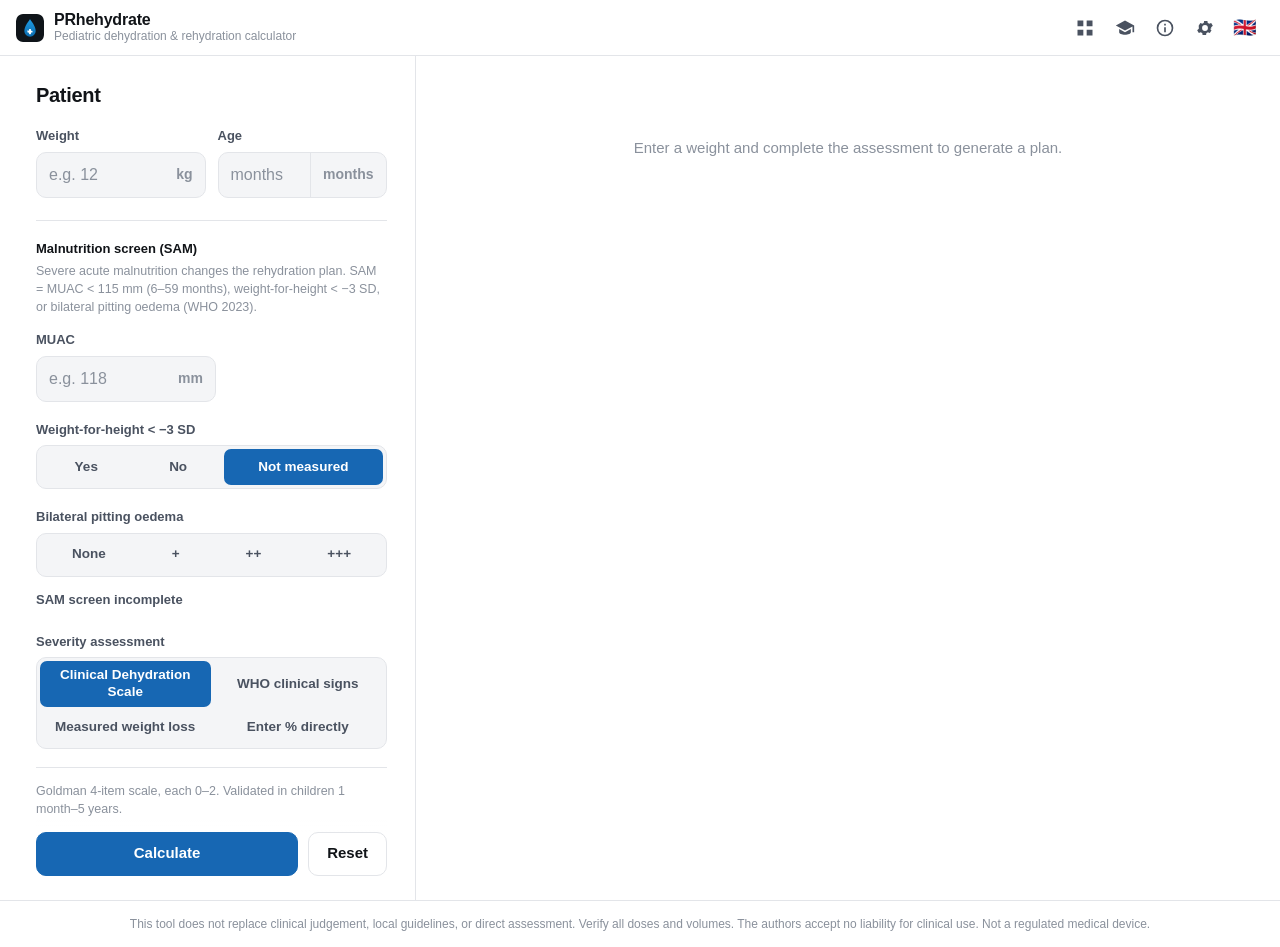
==== index.html @ 84ca0a50 "v1.9.0: results pane — dose card, checklist, collapsible adjuncts/maintenance/maths, compact red fla" ====
<!DOCTYPE html>
<html lang="en" data-theme="dark">
<head>
  <meta charset="utf-8" />
  <meta name="viewport" content="width=device-width, initial-scale=1, viewport-fit=cover" />
  <meta name="color-scheme" content="light dark" />
  <meta name="theme-color" content="#000000" media="(prefers-color-scheme: dark)" />
  <meta name="theme-color" content="#ffffff" media="(prefers-color-scheme: light)" />
  <meta name="description" content="Evidence-based pediatric dehydration severity and rehydration protocol calculator. Offline-capable clinical decision support." />
  <title>PRhehydrate · Pediatric Rehydration Calculator</title>
  <link rel="manifest" href="manifest.webmanifest" />
  <link rel="icon" href="icon.svg" type="image/svg+xml" />
  <link rel="apple-touch-icon" href="icon.svg" />
  <link rel="stylesheet" href="css/styles.css?v=1.9.0" />
  <script>
    try { var th = localStorage.getItem("rh.theme") || "system";
      if (th === "system") th = matchMedia("(prefers-color-scheme: light)").matches ? "light" : "dark";
      document.documentElement.setAttribute("data-theme", th); } catch (e) {}
  </script>
</head>
<body>

  <header class="topbar">
    <div class="brand">
      <img src="icon.svg" alt="" class="brand-mark" width="28" height="28" />
      <div class="brand-text">
        <span class="brand-name" data-i18n="app.title">PRhehydrate</span>
        <span class="brand-tag inst-tag" id="instTag" hidden></span>
        <span class="brand-tag app-tag" data-i18n="app.tagline">Pediatric dehydration &amp; rehydration calculator</span>
      </div>
    </div>
    <nav class="topnav" data-i18n-aria="nav.panels" aria-label="Panels">
      <a href="tables.html" class="iconbtn" data-i18n-title="nav.tables" aria-label="Clinical reference tables" title="Clinical reference tables">
        <svg viewBox="0 0 24 24" aria-hidden="true"><path d="M3 3h7v7H3V3zm0 11h7v7H3v-7zm11-11h7v7h-7V3zm0 11h7v7h-7v-7z"/></svg>
      </a>
      <button class="iconbtn" data-panel="edu" data-i18n-title="nav.edu" aria-label="Education">
        <svg viewBox="0 0 24 24" aria-hidden="true"><path d="M12 3 1 9l11 6 9-4.9V17h2V9L12 3zM5 13.2V17c0 1.7 3.1 3 7 3s7-1.3 7-3v-3.8l-7 3.8-7-3.8z"/></svg>
      </button>
      <button class="iconbtn" data-panel="about" data-i18n-title="nav.about" aria-label="About">
        <svg viewBox="0 0 24 24" aria-hidden="true"><path d="M11 7h2v2h-2V7zm0 4h2v6h-2v-6zm1-9a10 10 0 100 20 10 10 0 000-20zm0 18a8 8 0 110-16 8 8 0 010 16z"/></svg>
      </button>
      <button class="iconbtn" data-panel="settings" data-i18n-title="nav.settings" aria-label="Settings">
        <svg viewBox="0 0 24 24" aria-hidden="true"><path d="M19.4 13a7.8 7.8 0 000-2l2-1.6-2-3.4-2.4 1a7.6 7.6 0 00-1.7-1l-.4-2.5H10.9l-.4 2.5a7.6 7.6 0 00-1.7 1l-2.4-1-2 3.4L4.6 11a7.8 7.8 0 000 2l-2 1.6 2 3.4 2.4-1a7.6 7.6 0 001.7 1l.4 2.5h4.2l.4-2.5a7.6 7.6 0 001.7-1l2.4 1 2-3.4-2-1.6zM12 15.5A3.5 3.5 0 1112 8.5a3.5 3.5 0 010 7z"/></svg>
      </button>
      <button class="langtoggle" id="langToggle" data-i18n-aria="nav.lang" aria-label="Change language">EN</button>
    </nav>
  </header>

  <main class="layout">

    <section class="col col-input">
      <div class="card inputs" aria-labelledby="inHead">
        <h2 id="inHead" class="card-h" data-i18n="in.section">Patient</h2>

        <div class="grid2">
          <label class="field">
            <span class="field-l" data-i18n="in.weight">Weight</span>
            <span class="inputwrap">
              <input id="weight" type="number" inputmode="decimal" min="0.5" max="100" step="0.1" data-i18n-ph="in.weight.ph" placeholder="e.g. 12" />
              <span class="suffix" data-i18n="u.kg">kg</span>
            </span>
          </label>
          <label class="field">
            <span class="field-l" data-i18n="in.age">Age</span>
            <span class="inputwrap">
              <input id="age" type="number" inputmode="numeric" min="0" max="216" step="1" data-i18n-ph="in.age.ph" placeholder="months" />
              <select id="ageUnit" class="suffix-select" data-i18n-aria="in.ageUnit" aria-label="Age unit">
                <option value="months" data-i18n="in.ageUnit.months">months</option>
                <option value="years" data-i18n="in.ageUnit.years">years</option>
              </select>
            </span>
          </label>
        </div>

        <div class="sam-screen" id="samScreen">
          <h3 class="sub-h" data-i18n="sam.screen.title">Malnutrition screen (SAM)</h3>
          <p class="hint" data-i18n="sam.screen.help"></p>
          <div class="sam-grid">
            <label class="field sam-muac">
              <span class="field-l" data-i18n="sam.muac">MUAC</span>
              <span class="inputwrap">
                <input id="samMuac" type="number" inputmode="numeric" min="50" max="250" step="1" data-i18n-ph="sam.muac.ph" placeholder="e.g. 118" />
                <span class="suffix" data-i18n="u.mm">mm</span>
              </span>
            </label>
            <div class="field">
              <span class="field-l" data-i18n="sam.whz">Weight-for-height &lt; −3 SD</span>
              <div class="segmented small" id="samWhzSeg">
                <button class="seg" data-val="yes" data-i18n="sam.yes">Yes</button>
                <button class="seg" data-val="no" data-i18n="sam.no">No</button>
                <button class="seg" data-val="" data-i18n="sam.whz.unk">Not measured</button>
              </div>
            </div>
          </div>
          <div class="field">
            <span class="field-l" data-i18n="sam.oedema">Bilateral pitting oedema</span>
            <div class="segmented small" id="samOedemaSeg">
              <button class="seg" data-val="0" data-i18n="sam.oedema.0">None</button>
              <button class="seg" data-val="1">+</button>
              <button class="seg" data-val="2">++</button>
              <button class="seg" data-val="3">+++</button>
            </div>
          </div>
          <div class="sam-status" id="samStatus" aria-live="polite"></div>

          <div class="sam-extra" id="samExtra" hidden>
            <p class="hint sam-warn" data-i18n="sam.diag.common"></p>
            <div class="field">
              <span class="field-l" data-i18n="sam.hyd">Hydration status (clinician judgement)</span>
              <div class="segmented small" id="samHydSeg">
                <button class="seg" data-val="none" data-i18n="sam.hyd.none">None</button>
                <button class="seg" data-val="some" data-i18n="sam.hyd.some">Some</button>
                <button class="seg" data-val="severe" data-i18n="sam.hyd.severe">Severe</button>
              </div>
              <span class="hint" id="samHydHint"></span>
            </div>
            <div class="field">
              <span class="field-l" data-i18n="sam.shock">Signs of shock</span>
              <div class="segmented small" id="samShockSeg">
                <button class="seg" data-val="1" data-i18n="sam.yes">Yes</button>
                <button class="seg" data-val="0" data-i18n="sam.no">No</button>
              </div>
              <span class="hint" id="samShockDef"></span>
            </div>
            <div class="field">
              <span class="field-l" data-i18n="sam.oralOk">Can drink or take NG fluids</span>
              <div class="segmented small" id="samOralSeg">
                <button class="seg" data-val="1" data-i18n="sam.yes">Yes</button>
                <button class="seg" data-val="0" data-i18n="sam.no">No</button>
              </div>
            </div>
            <div class="field">
              <span class="field-l" data-i18n="sam.cholera">Suspected cholera / profuse watery diarrhoea</span>
              <div class="segmented small" id="samCholSeg">
                <button class="seg" data-val="1" data-i18n="sam.yes">Yes</button>
                <button class="seg" data-val="0" data-i18n="sam.no">No</button>
              </div>
            </div>
            <label class="field">
              <span class="field-l" data-i18n="sam.preW">Pre-diarrhoea weight (if known)</span>
              <span class="inputwrap">
                <input id="samPreW" type="number" inputmode="decimal" min="0.5" max="100" step="0.1" />
                <span class="suffix" data-i18n="u.kg">kg</span>
              </span>
              <span class="hint" data-i18n="sam.preW.help"></span>
            </label>
          </div>
        </div>

        <div class="field">
          <span class="field-l" data-i18n="in.method">Severity assessment</span>
          <div class="segmented method-seg" id="methodSeg" role="tablist">
            <button role="tab" class="seg active" data-method="cds" data-i18n="in.method.cds">Clinical Dehydration Scale</button>
            <button role="tab" class="seg" data-method="who" data-i18n="in.method.who">WHO clinical signs</button>
            <button role="tab" class="seg" data-method="weight" data-i18n="in.method.weight">Measured weight loss</button>
            <button role="tab" class="seg" data-method="percent" data-i18n="in.method.percent">Enter % directly</button>
          </div>
        </div>

        <div class="method-panel" data-mpanel="cds">
          <h3 class="sub-h" data-i18n="cds.title">Clinical Dehydration Scale (CDS)</h3>
          <p class="hint" data-i18n="cds.help"></p>
          <div class="scale" id="cdsScale"></div>
          <div class="scorebar"><span data-i18n="cds.score">CDS score</span><strong id="cdsScore">0 / 8</strong></div>
        </div>

        <div class="method-panel" data-mpanel="who" hidden>
          <h3 class="sub-h" data-i18n="who.title">WHO clinical signs</h3>
          <p class="hint" data-i18n="who.help"></p>
          <div class="scale" id="whoScale"></div>
        </div>

        <div class="method-panel" data-mpanel="weight" hidden>
          <h3 class="sub-h" data-i18n="wl.title">Measured weight loss</h3>
          <p class="hint" data-i18n="wl.help"></p>
          <label class="field">
            <span class="field-l" data-i18n="wl.well">Recent well weight</span>
            <span class="inputwrap">
              <input id="wellWeight" type="number" inputmode="decimal" min="0.5" max="100" step="0.1" data-i18n-ph="wl.well.ph" placeholder="kg before illness" />
              <span class="suffix" data-i18n="u.kg">kg</span>
            </span>
          </label>
        </div>

        <div class="method-panel" data-mpanel="percent" hidden>
          <h3 class="sub-h" data-i18n="pct.title">Estimated fluid deficit</h3>
          <p class="hint" data-i18n="pct.help"></p>
          <label class="field">
            <span class="field-l"><span data-i18n="pct.label">Deficit</span> · <strong id="pctOut">5%</strong></span>
            <input id="pctRange" type="range" min="0" max="15" step="0.5" value="5" class="range" />
          </label>
        </div>

        <details class="losses">
          <summary data-i18n="loss.title">Ongoing losses (optional)</summary>
          <div class="grid2">
            <label class="field">
              <span class="field-l" data-i18n="loss.stools">Watery stools</span>
              <input id="stools" type="number" inputmode="numeric" min="0" max="50" step="1" value="0" />
              <span class="hint" data-i18n="loss.stools.unit"></span>
            </label>
            <label class="field">
              <span class="field-l" data-i18n="loss.emesis">Emesis episodes</span>
              <input id="emesis" type="number" inputmode="numeric" min="0" max="50" step="1" value="0" />
              <span class="hint" data-i18n="loss.emesis.unit"></span>
            </label>
          </div>
          <p class="hint" data-i18n="loss.help"></p>
        </details>

        <div class="actions">
          <button id="calcBtn" class="btn primary" data-i18n="btn.calc">Calculate</button>
          <button id="resetBtn" class="btn ghost" data-i18n="btn.reset">Reset</button>
        </div>
      </div>
    </section>

    <section class="col col-results">
      <div class="card results" aria-live="polite">
        <div class="results-head">
          <div class="results-btns">
            <button id="sheetBtn" class="btn primary small" data-i18n="bs.btn" hidden>Bedside sheet</button>
            <button id="printBtn" class="btn ghost small" data-i18n="btn.print" hidden>Print / save</button>
          </div>
        </div>
        <div id="resultsBody">
          <p class="empty" data-i18n="res.empty">Enter a weight and complete the assessment to generate a plan.</p>
        </div>
      </div>
    </section>

  </main>

  <footer class="foot">
    <span data-i18n="foot.disclaimer"></span>
  </footer>

  <div class="overlay" id="overlay" hidden>
    <div class="sheet" role="dialog" aria-modal="true" id="sheet">
      <button class="sheet-close" id="sheetClose" data-i18n-aria="nav.close" aria-label="Close">✕</button>

      <div class="panel" data-panel-body="edu" hidden>
        <h2 data-i18n="edu.title">Education</h2>
        <article class="prose" id="eduBody"></article>
      </div>

      <div class="panel" data-panel-body="about" hidden>
        <h2 data-i18n="about.title">About</h2>
        <article class="prose" id="aboutBody"></article>
      </div>

      <div class="panel" data-panel-body="bedside" hidden>
        <div class="bs-bar">
          <h2 data-i18n="bs.btn">Bedside sheet</h2>
          <button class="btn primary small" id="sheetPrintBtn" data-i18n="bs.print">Print</button>
        </div>
        <p class="hint" data-i18n="bs.preview.help"></p>
        <div class="bs-preview"><div class="bs-paper" id="sheetPreview"></div></div>
      </div>

      <div class="panel" data-panel-body="settings" hidden>
        <h2 data-i18n="set.title">Settings</h2>

        <div class="setrow">
          <span data-i18n="set.lang">Language</span>
          <div class="segmented small" id="langSeg">
            <button class="seg" data-lang="en" title="English" aria-label="English">🇬🇧</button>
            <button class="seg" data-lang="kr" title="한국어" aria-label="한국어">🇰🇷</button>
            <button class="seg" data-lang="fr" title="Français" aria-label="Français">🇫🇷</button>
            <button class="seg" data-lang="ru" title="Русский" aria-label="Русский">🇷🇺</button>
            <button class="seg" data-lang="zh" title="中文" aria-label="中文">🇨🇳</button>
          </div>
        </div>
        <div class="setrow">
          <span data-i18n="set.theme">Theme</span>
          <div class="segmented small" id="themeSeg">
            <button class="seg" data-theme="system" data-i18n="set.theme.system">System</button>
            <button class="seg" data-theme="light" data-i18n="set.theme.light">Light</button>
            <button class="seg" data-theme="dark" data-i18n="set.theme.dark">Dark</button>
          </div>
        </div>
        <div class="setrow">
          <span data-i18n="set.update">Check for updates</span>
          <button class="btn ghost small" id="updateBtn" data-i18n="set.update">Check for updates</button>
        </div>
        <div class="setrow last">
          <span data-i18n="set.clear">Clear saved inputs</span>
          <button class="btn ghost small" id="clearBtn" data-i18n="set.clear">Clear saved inputs</button>
        </div>

        <h3 class="set-section-h" data-i18n="inst.title">Institution</h3>

        <div class="setrow">
          <label class="field full">
            <span class="field-l" data-i18n="inst.name">Institution name</span>
            <input id="instName" type="text" data-i18n-ph="inst.name.ph" placeholder="e.g. Seoul Children's Hospital" />
            <span class="hint" data-i18n="inst.name.help"></span>
          </label>
        </div>
        <div class="setrow">
          <label class="field full">
            <span class="field-l" data-i18n="inst.dept">Department / ward</span>
            <input id="instDept" type="text" data-i18n-ph="inst.dept.ph" placeholder="e.g. Paediatric Emergency" />
          </label>
        </div>
        <div class="setrow">
          <div class="field full">
            <span class="field-l" data-i18n="inst.logo">Logo</span>
            <div class="logo-row">
              <img id="instLogoPreview" class="logo-preview" alt="" hidden />
              <label class="btn ghost small logo-pick">
                <span data-i18n="inst.logo.choose">Choose image</span>
                <input id="instLogoFile" type="file" accept="image/*" hidden />
              </label>
              <button class="btn ghost small" id="instLogoRemove" data-i18n="inst.logo.remove" hidden>Remove</button>
            </div>
          </div>
        </div>
        <div class="setrow">
          <span data-i18n="inst.ivFluid">IV fluid for Plan C</span>
          <select id="instIvFluid" class="set-select">
            <option value="rl" data-i18n="inst.ivFluid.rl">Ringer's lactate (WHO default)</option>
            <option value="ns" data-i18n="inst.ivFluid.ns">Normal saline (0.9% NaCl)</option>
            <option value="plasmalyte" data-i18n="inst.ivFluid.plasmalyte">Plasma-Lyte</option>
          </select>
        </div>
        <div class="setrow">
          <span data-i18n="inst.planBRate">Plan B ORS dose</span>
          <select id="instPlanBRate" class="set-select">
            <option value="75"  data-i18n="inst.planBRate.75">75 mL/kg (WHO standard)</option>
            <option value="60"  data-i18n="inst.planBRate.60">60 mL/kg (ESPGHAN moderate / European)</option>
            <option value="100" data-i18n="inst.planBRate.100">100 mL/kg (WHO max)</option>
            <option value="50"  data-i18n="inst.planBRate.50">50 mL/kg (ESPGHAN mild)</option>
          </select>
        </div>
        <div class="setrow">
          <span data-i18n="inst.planBHours">Plan B duration</span>
          <select id="instPlanBHours" class="set-select">
            <option value="4" data-i18n="inst.planBHours.4">4 hours (standard)</option>
            <option value="3" data-i18n="inst.planBHours.3">3 hours (rapid)</option>
            <option value="6" data-i18n="inst.planBHours.6">6 hours (extended / home)</option>
          </select>
        </div>
        <div class="setrow">
          <span data-i18n="inst.planBApproach">Plan C primary approach</span>
          <select id="instPlanCApproach" class="set-select">
            <option value="who" data-i18n="inst.planBApproach.who">WHO (30/70 split)</option>
            <option value="bolus" data-i18n="inst.planBApproach.bolus">Bolus-first (AAP)</option>
          </select>
        </div>
        <div class="setrow">
          <span data-i18n="inst.sevPct.some">"Some" deficit %</span>
          <span class="set-pct-wrap">
            <input id="instSomePct" type="number" inputmode="decimal" min="1" max="9" step="0.5" value="6" class="set-num" />
            <span class="set-pct-sym">%</span>
          </span>
        </div>
        <div class="setrow">
          <span data-i18n="inst.sevPct.severe">"Severe" deficit %</span>
          <span class="set-pct-wrap">
            <input id="instSeverePct" type="number" inputmode="decimal" min="5" max="15" step="0.5" value="10" class="set-num" />
            <span class="set-pct-sym">%</span>
          </span>
        </div>
        <div class="setrow">
          <span data-i18n="inst.showZinc">Zinc reminder</span>
          <div class="segmented small" id="instZincSeg">
            <button class="seg active" data-val="1" data-i18n="inst.on">On</button>
            <button class="seg" data-val="0" data-i18n="inst.off">Off</button>
          </div>
        </div>
        <div class="setrow">
          <span data-i18n="inst.showOndansetron">Ondansetron note</span>
          <div class="segmented small" id="instOndaSeg">
            <button class="seg active" data-val="1" data-i18n="inst.on">On</button>
            <button class="seg" data-val="0" data-i18n="inst.off">Off</button>
          </div>
        </div>
        <div class="setrow">
          <span data-i18n="inst.showNgOrs">NG-ORS note</span>
          <div class="segmented small" id="instNgSeg">
            <button class="seg active" data-val="1" data-i18n="inst.on">On</button>
            <button class="seg" data-val="0" data-i18n="inst.off">Off</button>
          </div>
        </div>
        <div class="setrow">
          <span data-i18n="inst.showRacecadotril">Racecadotril note</span>
          <div class="segmented small" id="instRaceSeg">
            <button class="seg" data-val="1" data-i18n="inst.on">On</button>
            <button class="seg active" data-val="0" data-i18n="inst.off">Off</button>
          </div>
        </div>
        <div class="setrow">
          <span data-i18n="inst.showSmectite">Smectite note</span>
          <div class="segmented small" id="instSmectiteSeg">
            <button class="seg" data-val="1" data-i18n="inst.on">On</button>
            <button class="seg active" data-val="0" data-i18n="inst.off">Off</button>
          </div>
        </div>
        <div class="setrow last">
          <span data-i18n="inst.showSboulardii">S. boulardii note</span>
          <div class="segmented small" id="instSboulardiiSeg">
            <button class="seg" data-val="1" data-i18n="inst.on">On</button>
            <button class="seg active" data-val="0" data-i18n="inst.off">Off</button>
          </div>
        </div>
        <h3 class="set-section-h" data-i18n="inst.sam.title">Malnutrition (SAM)</h3>
        <div class="setrow">
          <span data-i18n="inst.samScreen">Malnutrition screen</span>
          <select id="instSamScreen" class="set-select">
            <option value="optional" data-i18n="inst.samScreen.optional">Shown, optional</option>
            <option value="required" data-i18n="inst.samScreen.required">Required before any plan</option>
            <option value="off" data-i18n="inst.samScreen.off">Off</option>
          </select>
        </div>
        <div class="setrow">
          <span data-i18n="inst.samProtocol">SAM rehydration protocol</span>
          <select id="instSamProtocol" class="set-select">
            <option value="who" data-i18n="sam.p.who">WHO</option>
            <option value="msf" data-i18n="sam.p.msf">MSF</option>
            <option value="acf" data-i18n="sam.p.acf">ACF</option>
            <option value="india" data-i18n="sam.p.india">India</option>
            <option value="kenya" data-i18n="sam.p.kenya">Kenya</option>
          </select>
        </div>
        <div class="setrow set-sources">
          <ul class="src-list" id="samProtocolSources"></ul>
        </div>
        <div class="setrow last">
          <span data-i18n="inst.samFluid">Oral fluid for SAM</span>
          <select id="instSamFluid" class="set-select">
            <option value="auto" data-i18n="inst.samFluid.auto">As the protocol specifies</option>
            <option value="ors" data-i18n="inst.samFluid.ors">Low-osmolarity ORS (no ReSoMal)</option>
          </select>
        </div>

        <h3 class="set-section-h" data-i18n="inst.link.title">Setup link</h3>
        <p class="hint" data-i18n="inst.link.help"></p>
        <div class="setrow">
          <button class="btn ghost small" id="linkMakeBtn" data-i18n="inst.link.make">Create link from these settings</button>
        </div>
        <div class="setrow last" id="linkRow" hidden>
          <input id="linkOut" type="text" readonly class="link-out" data-i18n-aria="inst.link.title" aria-label="Setup link" />
          <button class="btn ghost small" id="linkCopyBtn" data-i18n="inst.link.copy">Copy</button>
        </div>

        <div class="setrow">
          <button class="btn ghost small" id="instResetBtn" data-i18n="inst.reset">Reset to defaults</button>
        </div>

        <p class="hint version-line"><span data-i18n="about.version">Version</span> <span id="verOut">—</span></p>
      </div>

    </div>
  </div>

  <div class="toast" id="toast" role="status" hidden></div>

  <div id="printSheet" aria-hidden="true"></div>

  <script src="js/i18n.js?v=1.9.0"></script>
  <script src="js/i18n-sam.js?v=1.9.0"></script>
  <script src="js/i18n-sheet.js?v=1.9.0"></script>
  <script src="js/calc.js?v=1.9.0"></script>
  <script src="js/sam.js?v=1.9.0"></script>
  <script src="js/sheet.js?v=1.9.0"></script>
  <script src="js/app.js?v=1.9.0"></script>
</body>
</html>
---- css/styles.css ----
/* PRhehydrate — styles. Theme via [data-theme]; mobile below 768 px. */
:root {
  --bg:          #000000;
  --bg-2:        #0f0f0f;   /* inputs, segmented track */
  --card:        #0c0c0c;   /* overlays (settings, sheet preview) */
  --card-2:      #161616;   /* hover / subtle fill */
  --card-hi:     rgba(255,255,255,0);
  --line:        #262626;
  --line-soft:   #1a1a1a;
  --tline:       #3a3a3a;   /* table rules */
  --text:        #f2f2f2;
  --text-2:      #a3a3a3;
  --text-3:      #6e6e6e;
  --accent:      #d6a645;   /* amber */
  --accent-2:    #c3922f;
  --accent-soft: rgba(214,166,69,.14);
  --on-accent:   #000000;
  --ok:          #4fc77d;
  --ok-soft:     rgba(79,199,125,.12);
  --warn:        #ec8a3c;
  --warn-soft:   rgba(236,138,60,.12);
  --danger:      #ff6b6b;
  --danger-soft: rgba(255,107,107,.12);
  --radius:      14px;
  --radius-s:    10px;
  --radius-xs:   7px;
  --shadow:      0 10px 40px rgba(0,0,0,.6);
  --shadow-s:    none;
  --topbar-h:    56px;
  --col-gap:     0px;
  --pad-x:       max(16px, env(safe-area-inset-left));
  color-scheme: dark;
}
:root[data-theme="light"] {
  --bg:          #ffffff;
  --bg-2:        #f4f5f7;
  --card:        #ffffff;
  --card-2:      #eef0f3;
  --card-hi:     rgba(255,255,255,0);
  --line:        #e3e5e9;
  --line-soft:   #eef0f2;
  --tline:       #d3d7dd;
  --text:        #111418;
  --text-2:      #4a5260;
  --text-3:      #8a919c;
  --accent:      #1767b3;
  --accent-2:    #11528f;
  --accent-soft: rgba(23,103,179,.09);
  --on-accent:   #ffffff;
  --ok:          #0b8a5a;
  --ok-soft:     rgba(11,138,90,.09);
  --warn:        #bf5b0c;
  --warn-soft:   rgba(191,91,12,.09);
  --danger:      #c52b2b;
  --danger-soft: rgba(197,43,43,.08);
  --shadow:      0 10px 40px rgba(17,20,24,.16);
  color-scheme: light;
}

/* ── reset ──────────────────────────────────────────────────── */
*, *::before, *::after { box-sizing: border-box; }
html, body { margin: 0; padding: 0; }
[hidden] { display: none !important; }
body {
  background: var(--bg);
  color: var(--text);
  font: 15px/1.5 -apple-system, BlinkMacSystemFont, "Segoe UI", Roboto,
        "Noto Sans KR", "Apple SD Gothic Neo", sans-serif;
  -webkit-font-smoothing: antialiased;
  min-height: 100dvh;
  display: flex;
  flex-direction: column;
}
button { font: inherit; color: inherit; }
:focus-visible { outline: 2px solid var(--accent); outline-offset: 2px; }

/* ── topbar ──────────────────────────────────────────────────── */
.topbar {
  position: sticky; top: 0; z-index: 20;
  height: var(--topbar-h);
  display: flex; align-items: center; justify-content: space-between;
  gap: 12px;
  padding: 0 var(--pad-x);
  background: color-mix(in srgb, var(--bg) 92%, transparent);
  backdrop-filter: blur(14px);
  -webkit-backdrop-filter: blur(14px);
  border-bottom: 1px solid var(--line);
}
.brand, .topbar-left { display: flex; align-items: center; gap: 10px; min-width: 0; }
.brand-mark { border-radius: 7px; flex: none; }
.brand-text { display: flex; flex-direction: column; min-width: 0; }
.brand-name { font-size: 16px; font-weight: 700; letter-spacing: -.2px; line-height: 1.2; color: var(--text); }
.brand-tag {
  font-size: 12px; color: var(--text-3); white-space: nowrap;
  overflow: hidden; text-overflow: ellipsis; line-height: 1.3;
}
.inst-tag { color: var(--text-2); font-weight: 600; }
.inst-tag:not([hidden]) + .app-tag { display: none; }

.topnav { display: flex; align-items: center; gap: 2px; flex: none; }
.iconbtn {
  display: grid; place-items: center; width: 38px; height: 38px;
  border: 0; border-radius: 10px; background: transparent;
  color: var(--text-2); cursor: pointer; transition: color .15s, background .15s;
}
.iconbtn svg { width: 20px; height: 20px; fill: currentColor; }
.iconbtn:hover { background: var(--card-2); color: var(--text); }
.langtoggle {
  height: 38px; min-width: 38px; padding: 0 6px; border-radius: 10px;
  border: 0; background: transparent;
  font-size: 19px; line-height: 1; cursor: pointer;
}
.langtoggle:hover { background: var(--card-2); }

/* ── layout ──────────────────────────────────────────────────── */
.layout {
  flex: 1;
  width: 100%; max-width: 1240px; margin: 0 auto;
  display: grid;
  grid-template-columns: minmax(300px, 380px) minmax(0, 1fr);
  align-items: start;
  padding: 0 var(--pad-x);
}
.col { min-width: 0; }
.col-input {
  position: sticky; top: var(--topbar-h);
  max-height: calc(100dvh - var(--topbar-h));
  overflow-y: auto; overscroll-behavior: contain;
  padding: 24px 28px 0 0;
  border-right: 1px solid var(--line);
  scrollbar-width: thin; scrollbar-color: var(--line) transparent;
}
.col-results { padding: 24px 0 48px 36px; }
@media (min-width: 768px) and (max-width: 1023px) {
  .layout { grid-template-columns: 300px minmax(0, 1fr); }
  .col-input { padding-right: 20px; }
  .col-results { padding-left: 24px; }
}

/* ── sections ── */
.card { background: none; border: 0; padding: 0; box-shadow: none; }
.card-h { margin: 0 0 16px; font-size: 20px; font-weight: 700; letter-spacing: -.3px; color: var(--text); }
.sub-h { margin: 0 0 4px; font-size: 13px; font-weight: 700; color: var(--text); }

/* ── fields ──────────────────────────────────────────────────── */
.grid2 { display: grid; grid-template-columns: 1fr 1fr; gap: 12px; }
.field { display: flex; flex-direction: column; gap: 6px; margin-bottom: 18px; }
.field.full { width: 100%; margin-bottom: 0; }
.field-l { font-size: 13px; font-weight: 600; color: var(--text-2); }
.hint { font-size: 12.5px; color: var(--text-3); margin: 0; line-height: 1.45; }

.inputwrap {
  display: flex; align-items: stretch;
  background: var(--bg-2); border: 1px solid var(--line); border-radius: var(--radius-s);
  transition: border-color .15s, box-shadow .15s;
}
.inputwrap:focus-within { border-color: var(--accent); box-shadow: 0 0 0 3px var(--accent-soft); }
input[type="number"], input[type="text"], select {
  width: 100%; min-width: 0; height: 44px;
  background: var(--bg-2); color: var(--text);
  border: 1px solid var(--line); border-radius: var(--radius-s);
  padding: 0 12px; font: inherit; font-size: 16px; outline: none;
  transition: border-color .15s, box-shadow .15s;
  -webkit-appearance: none; appearance: none;
}
input[type="number"]:focus, input[type="text"]:focus, select:focus {
  border-color: var(--accent); box-shadow: 0 0 0 3px var(--accent-soft);
}
input::placeholder { color: var(--text-3); }
.inputwrap input { border: 0; background: transparent; box-shadow: none !important; }
.suffix, .suffix-select {
  display: grid; place-items: center; padding: 0 12px; flex: none;
  color: var(--text-3); font-size: 14px; font-weight: 600;
}
.suffix-select {
  width: auto; height: auto; border: 0; border-left: 1px solid var(--line);
  border-radius: 0; background: transparent; cursor: pointer; padding: 0 12px;
  font-size: 14px;
}
.suffix-select:focus { box-shadow: none; }
select:not(.suffix-select) {
  padding-right: 32px;
  background-image: linear-gradient(45deg, transparent 50%, var(--text-3) 50%), linear-gradient(-45deg, transparent 50%, var(--text-3) 50%);
  background-position: right 16px center, right 11px center;
  background-size: 5px 5px; background-repeat: no-repeat;
}
.range { width: 100%; padding: 10px 0; accent-color: var(--accent); }
input[type="number"]::-webkit-inner-spin-button, input[type="number"]::-webkit-outer-spin-button { -webkit-appearance: none; margin: 0; }
input[type="number"] { -moz-appearance: textfield; }

/* ── segmented ───────────────────────────────────────────────── */
.segmented {
  display: flex; flex-wrap: wrap; gap: 2px;
  background: var(--bg-2); padding: 3px;
  border-radius: var(--radius-s); border: 1px solid var(--line);
}
.segmented:not(#langSeg) { flex-wrap: nowrap; }
.segmented .seg { flex: 1 1 auto; }
#langSeg .seg { padding: 6px 8px; font-size: 18px; line-height: 1; min-width: 36px; }
.method-seg { display: grid; grid-template-columns: 1fr 1fr; }
.seg {
  min-height: 36px; padding: 6px 10px; border: 0; border-radius: var(--radius-xs);
  background: transparent; color: var(--text-2);
  font-size: 13.5px; font-weight: 600; cursor: pointer;
  transition: background .12s, color .12s; text-align: center; line-height: 1.25;
}
.seg:hover { color: var(--text); background: var(--card-2); }
.seg.active { background: var(--accent); color: var(--on-accent); }
.method-seg .seg { white-space: normal; overflow-wrap: anywhere; }

/* ── SAM screen ──────────────────────────────────────────────── */
.sam-screen { margin: 4px 0 22px; padding-top: 18px; border-top: 1px solid var(--line); }
.sam-screen[hidden] { display: none; }
.sam-screen > .hint { margin-bottom: 14px; }
.sam-muac .inputwrap { max-width: 180px; }
.sam-status { display: flex; flex-direction: column; gap: 3px; margin: -4px 0 4px; font-size: 13px; line-height: 1.45; }
.sam-status:empty { display: none; }
.sam-status strong { font-weight: 700; }
.sam-status.st-pos strong        { color: var(--danger); }
.sam-status.st-neg strong        { color: var(--ok); }
.sam-status.st-incomplete strong { color: var(--text-2); }
.sam-extra { margin-top: 16px; }
.sam-extra[hidden] { display: none; }
.sam-warn { margin: 0 0 16px; padding-left: 10px; border-left: 2px solid var(--warn); color: var(--text-2); }

/* ── severity method + scales ────────────────────────────────── */
.method-seg + * { margin-top: 0; }
.method-panel { margin: 0 0 8px; padding-top: 14px; border-top: 1px solid var(--line); }
.method-panel > .sub-h { display: none; }
.scale { display: flex; flex-direction: column; gap: 18px; margin-top: 14px; }
.scale-item > .si-label { display: block; font-size: 13px; font-weight: 600; color: var(--text-2); margin-bottom: 6px; }
.opts { display: flex; flex-direction: column; gap: 2px; }
.opt {
  display: flex; gap: 12px; align-items: center;
  min-height: 42px; padding: 8px 12px; border-radius: var(--radius-xs);
  cursor: pointer; transition: background .12s;
}
.opt:hover { background: var(--card-2); }
.opt input[type="radio"] { margin: 0; accent-color: var(--accent); flex: none; width: 18px; height: 18px; cursor: pointer; }
.opt.sel { background: var(--accent-soft); }
.opt-t  { font-size: 14.5px; color: var(--text); flex: 1; line-height: 1.35; }
.opt-pt { font-size: 12px; font-weight: 700; color: var(--text-3); flex: none; font-variant-numeric: tabular-nums; }
.opt.sel .opt-pt { color: var(--accent); }
.scorebar {
  display: flex; justify-content: space-between; align-items: baseline;
  margin-top: 14px; padding-top: 12px; border-top: 1px solid var(--line);
  font-size: 13px; font-weight: 600; color: var(--text-2);
}
.scorebar strong { font-size: 20px; color: var(--text); font-variant-numeric: tabular-nums; }

/* ── ongoing losses ──────────────────────────────────────────── */
.losses { margin: 6px 0 0; border-top: 1px solid var(--line); }
.losses summary {
  cursor: pointer; padding: 14px 0; font-size: 13.5px; font-weight: 600;
  color: var(--text-2); list-style: none; display: flex; align-items: center; gap: 8px;
}
.losses summary::-webkit-details-marker { display: none; }
.losses summary::before {
  content: ''; width: 7px; height: 7px; flex: none;
  border-right: 1.5px solid currentColor; border-bottom: 1.5px solid currentColor;
  transform: rotate(-45deg); transition: transform .15s;
}
.losses[open] summary::before { transform: rotate(45deg); }
.losses[open] summary { color: var(--text); }
.losses .grid2 { margin-top: 2px; }
.losses > .hint { margin: -6px 0 14px; }

/* ── buttons ─────────────────────────────────────────────────── */
.actions {
  position: sticky; bottom: 0; z-index: 5;
  display: flex; gap: 10px; margin: 8px 0 0; padding: 14px 0 24px;
  background: linear-gradient(to bottom, transparent, var(--bg) 14px);
}
.btn {
  appearance: none; display: inline-flex; align-items: center; justify-content: center; gap: 6px;
  min-height: 44px; padding: 0 18px; border-radius: var(--radius-s);
  border: 1px solid var(--line); background: transparent; color: var(--text);
  font-size: 15px; font-weight: 600; cursor: pointer; white-space: nowrap;
  transition: background .12s, border-color .12s, color .12s;
}
.btn:hover { background: var(--card-2); }
.btn.small { min-height: 36px; padding: 0 14px; font-size: 13.5px; }
.btn.primary { background: var(--accent); border-color: var(--accent); color: var(--on-accent); }
.btn.primary:hover { background: var(--accent-2); border-color: var(--accent-2); }
.actions .btn.primary { flex: 1; }
.btn.ghost:hover { border-color: var(--text-3); }

/* ── results ─────────────────────────────────────────────────── */
.results-head { display: flex; justify-content: flex-end; }
.results-head:has(.results-btns > :not([hidden])) { margin-bottom: 18px; }
.empty { color: var(--text-3); font-size: 15px; padding: 56px 8px; text-align: center; line-height: 1.6; margin: 0; }
.sam-msg { color: var(--text-2); }

.plan-inst { color: var(--text-3); font-size: 13px; font-weight: 600; margin-bottom: 14px; }

/* severity */
.sev-banner { margin: 0 0 6px; }
.sev-banner .sev-name { font-size: 26px; font-weight: 750; line-height: 1.2; letter-spacing: -.4px; }
.sev-banner .sev-sub  { font-size: 13px; color: var(--text-3); margin-top: 4px; }
.sev-none .sev-name { color: var(--ok); }
.sev-some .sev-name { color: var(--warn); }
.sev-severe .sev-name, .sev-sam .sev-name { color: var(--danger); }
.sam-note { color: var(--text-3); margin: 4px 0 0; }

/* metrics */
.metrics {
  display: grid; grid-template-columns: repeat(auto-fit, minmax(128px, 1fr));
  gap: 16px 24px; margin: 22px 0 6px; padding: 18px 0; border-block: 1px solid var(--line);
}
.metric .m-l { font-size: 12.5px; color: var(--text-3); font-weight: 500; line-height: 1.3; }
.metric .m-v { font-size: 24px; font-weight: 700; margin-top: 4px; line-height: 1.1; font-variant-numeric: tabular-nums; letter-spacing: -.3px; }
.metric .m-v small { font-size: 13px; font-weight: 500; color: var(--text-3); letter-spacing: 0; }

/* plan */
.plan { margin: 30px 0 0; }
.plan-head { font-size: 19px; font-weight: 700; letter-spacing: -.2px; color: var(--text); margin-bottom: 4px; }
.plan-dose {
  margin: 14px 0 12px; padding: 12px 16px; border-radius: var(--radius-s);
  background: var(--accent-soft); border-left: 4px solid var(--accent);
  font-size: 19px; font-weight: 700; line-height: 1.35; color: var(--text);
}
.plan ul { margin: 8px 0 0; padding-left: 20px; }
.plan .group ul { margin: 0 0 10px; }
.plan li { margin: 7px 0; font-size: 14.5px; line-height: 1.5; color: var(--text); }
.plan li::marker { color: var(--text-3); }
.plan-phase { margin: 24px 0 0; }
.plan-phase-label {
  font-size: 12px; font-weight: 700; text-transform: uppercase; letter-spacing: .06em;
  color: var(--text-3); padding-bottom: 8px; border-bottom: 1px solid var(--line);
}
.plan-phase.tone-danger .plan-phase-label { color: var(--danger); }
.plan-phase.tone-warn   .plan-phase-label { color: var(--warn); }
.plan-calc {
  margin: 12px 0 8px; padding: 2px 0 2px 14px; border-left: 3px solid var(--line);
  font-size: 15px; line-height: 1.5; color: var(--text);
}
.bolus-given { display: flex; flex-direction: column; gap: 6px; margin: 14px 0 4px; font-size: 13px; font-weight: 600; color: var(--text-2); }
.bolus-given .set-select { max-width: 420px; }

/* red flags */
.redflags { margin: 28px 0 0; padding-left: 14px; border-left: 3px solid var(--danger); }
.redflags h4 { margin: 0 0 6px; font-size: 14px; font-weight: 700; color: var(--danger); }
.redflags ul { margin: 0; padding-left: 18px; }
.redflags li { font-size: 13.5px; margin: 3px 0; color: var(--text-2); break-inside: avoid; }
@media (min-width: 640px) { .redflags ul { columns: 2; column-gap: 28px; } }

/* collapsible groups */
.group { margin: 18px 0 0; border-top: 1px solid var(--line); }
.group > summary {
  cursor: pointer; list-style: none; padding: 12px 0; font-size: 13px; font-weight: 700;
  text-transform: uppercase; letter-spacing: .06em; color: var(--text-2);
  display: flex; align-items: center; gap: 8px;
}
.group > summary::-webkit-details-marker { display: none; }
.group > summary::before {
  content: ''; width: 7px; height: 7px; flex: none;
  border-right: 1.5px solid currentColor; border-bottom: 1.5px solid currentColor;
  transform: rotate(-45deg); transition: transform .15s;
}
.group[open] > summary::before { transform: rotate(45deg); }
.group[open] > summary { color: var(--text); }
.group > :not(summary) { margin-top: 0; }
.group .metrics { margin: 0 0 6px; padding: 6px 0 14px; border: 0; }
.group.adjuncts { margin-top: 20px; }
.group.adjuncts li { color: var(--text-2); }

.note { font-size: 13px; color: var(--text-3); margin: 10px 0 0; line-height: 1.5; }
.sam-evidence { margin-top: 24px; padding-left: 14px; border-left: 3px solid var(--line); color: var(--text-2); }
.sam-sources, .set-sources { font-size: 12.5px; }
.sam-sources h4 { margin: 24px 0 6px; font-size: 12px; font-weight: 700; text-transform: uppercase; letter-spacing: .06em; color: var(--text-3); }
.src-list { margin: 0; padding-left: 18px; }
.src-list li { margin: 4px 0; font-size: 12.5px; line-height: 1.45; color: var(--text-2); }
.src-list a, .work-list a, .wk-foot a, .prose a { color: var(--accent); overflow-wrap: anywhere; }
.set-sources .src-list { width: 100%; }

/* show the maths */
.working { margin: 10px 0 0; }
.working > summary {
  display: inline-flex; cursor: pointer; padding: 4px 0; font-size: 13px; font-weight: 600;
  color: var(--accent); list-style: none;
}
.working > summary::-webkit-details-marker { display: none; }
.working > summary::before { content: "∑\00a0"; }
.work-list { list-style: none; margin: 6px 0 0; padding: 0; border-top: 1px solid var(--line); }
.work-list li {
  display: flex; flex-wrap: wrap; align-items: baseline; gap: 2px 10px;
  padding: 8px 0; border-bottom: 1px solid var(--line-soft); font-size: 13px;
}
.wk-l { font-weight: 600; color: var(--text); min-width: 9em; }
.wk-x { font-family: ui-monospace, SFMono-Regular, Menlo, Consolas, monospace; font-size: 12.5px; color: var(--text); overflow-wrap: anywhere; }
.wk-f { flex-basis: 100%; font-size: 12px; color: var(--text-3); }
.wk-src { font-size: 12px; }
.wk-foot { margin: 0; padding: 8px 0 4px; font-size: 12px; color: var(--text-3); line-height: 1.5; }

/* ── footer ──────────────────────────────────────────────────── */
.foot {
  text-align: center; font-size: 12px; color: var(--text-3);
  padding: 14px var(--pad-x) max(14px, env(safe-area-inset-bottom));
  border-top: 1px solid var(--line);
}

/* ── overlay / sheet ─────────────────────────────────────────── */
.overlay {
  position: fixed; inset: 0; z-index: 50;
  background: rgba(0,0,0,.6);
  display: grid; place-items: end center;
}
:root[data-theme="light"] .overlay { background: rgba(17,20,24,.35); }
.overlay[hidden] { display: none; }
.sheet {
  position: relative; width: 100%; max-width: 620px; max-height: 92dvh;
  overflow-y: auto; overscroll-behavior: contain;
  background: var(--card); border: 1px solid var(--line); border-bottom: 0;
  border-radius: var(--radius) var(--radius) 0 0;
  padding: 22px max(20px, env(safe-area-inset-left)) max(28px, env(safe-area-inset-bottom));
  box-shadow: var(--shadow);
  animation: slideUp .2s cubic-bezier(.2,.7,0,1);
  scrollbar-width: thin; scrollbar-color: var(--line) transparent;
}
@media (min-width: 768px) {
  .overlay { place-items: center; padding: 24px; }
  .sheet { border-radius: var(--radius); border-bottom: 1px solid var(--line); padding: 26px 28px 30px; }
}
@keyframes slideUp { from { transform: translateY(16px); opacity: 0; } to { transform: none; opacity: 1; } }
.sheet-close {
  position: absolute; top: 14px; right: 14px;
  width: 36px; height: 36px; border-radius: 50%;
  border: 0; background: var(--card-2);
  color: var(--text-2); font-size: 14px; cursor: pointer;
  display: grid; place-items: center;
}
.sheet-close:hover { color: var(--text); }
.panel h2 { margin: 0 0 16px; font-size: 20px; font-weight: 700; letter-spacing: -.3px; color: var(--text); padding-right: 44px; }

/* ── prose (edu / about) ─────────────────────────────────────── */
.prose h3 { font-size: 15px; margin: 22px 0 6px; color: var(--text); font-weight: 700; }
.prose p  { font-size: 14.5px; margin: 0 0 8px; line-height: 1.6; color: var(--text-2); }
.prose ul, .prose ol { padding-left: 20px; margin: 6px 0; }
.prose li { font-size: 13.5px; margin: 6px 0; color: var(--text-2); }
.dedication { border-left: 3px solid var(--accent); padding: 2px 0 2px 14px; margin: 12px 0; }
.dedication p { font-style: italic; color: var(--text); margin: 0; }
.status-pill { display: inline-block; padding: 3px 10px; border-radius: 20px; font-size: 12px; font-weight: 600; }
.status-pill.on  { background: var(--ok-soft);   color: var(--ok); }
.status-pill.off { background: var(--warn-soft); color: var(--warn); }

/* ── settings ────────────────────────────────────────────────── */
.set-section-h {
  margin: 28px 0 2px; font-size: 12px; font-weight: 700;
  text-transform: uppercase; letter-spacing: .06em; color: var(--text-3);
}
.setrow {
  display: flex; align-items: center; justify-content: space-between;
  gap: 10px 14px; padding: 12px 0; border-bottom: 1px solid var(--line-soft); flex-wrap: wrap;
}
.setrow.last { border-bottom: none; }
.setrow > span:first-child { font-size: 14.5px; font-weight: 500; flex: 1; min-width: 0; color: var(--text); }
.setrow .field { margin-bottom: 0; width: 100%; }
.set-select { font-size: 14px; height: 40px; min-width: 0; flex: 1; max-width: 260px; }
.set-pct-wrap { display: flex; align-items: center; gap: 6px; }
.set-num { width: 76px; height: 40px; font-size: 15px; text-align: right; }
.set-pct-sym { font-weight: 600; color: var(--text-3); }
.version-line { margin-top: 18px; font-size: 12px; color: var(--text-3); }
.link-out { flex: 1; min-width: 0; font-size: 12.5px; font-family: ui-monospace, SFMono-Regular, Menlo, Consolas, monospace; }

.toast {
  position: fixed; left: 50%; bottom: max(20px, env(safe-area-inset-bottom)); transform: translateX(-50%);
  max-width: calc(100% - 32px); z-index: 60;
  padding: 11px 16px; border-radius: var(--radius-s);
  background: var(--text); color: var(--bg);
  box-shadow: var(--shadow); font-size: 14px; font-weight: 500;
}
.toast[hidden] { display: none; }

/* ── mobile ── */
@media (max-width: 767px) {
  .layout { display: block; padding: 0 var(--pad-x); }
  .col-input { position: static; max-height: none; overflow: visible; padding: 20px 0 0; border-right: 0; }
  .col-results { padding: 28px 0 40px; border-top: 1px solid var(--line); scroll-margin-top: var(--topbar-h); }
  .card-h { font-size: 19px; }
  .actions { margin: 4px calc(-1 * var(--pad-x)) 0; padding: 12px var(--pad-x) max(12px, env(safe-area-inset-bottom)); border-top: 1px solid var(--line); background: var(--bg); }
  .results-head { flex-wrap: wrap; }
  .sev-banner .sev-name { font-size: 23px; }
  .metric .m-v { font-size: 22px; }
  .metrics { grid-template-columns: 1fr 1fr; }
}
@media (max-width: 400px) {
  .app-tag { display: none; }
  .brand-name { font-size: 15px; }
  .grid2 { gap: 10px; }
}

@media print {
  .topbar, .topnav, .actions, .foot, .overlay, .toast, .bolus-given select,
  .losses summary, .results-btns, .col-input { display: none !important; }
  :root { --bg: #fff; --text: #000; --text-2: #222; --text-3: #555; --line: #bbb; --line-soft: #ddd; }
  body { background: #fff !important; color: #000; font-size: 13px; }
  .layout { display: block; max-width: none; padding: 0; }
  .col-results { padding: 0; border: 0; }
  .sev-banner, .plan-phase, .redflags, .metrics { break-inside: avoid; }
}

/* ── bedside sheet: mm/pt, fits A4 and Letter ── */
.results-btns { display: flex; gap: 8px; flex-wrap: wrap; justify-content: flex-end; }
.results-btns .btn, .bs-bar .btn { flex: none; }
.plan-inst { display: flex; align-items: center; gap: 10px; }
.plan-inst:empty { display: none; }
.plan-inst-logo { height: 28px; width: auto; max-width: 90px; object-fit: contain; flex: none; }
.logo-row { display: flex; align-items: center; gap: 10px; flex-wrap: wrap; }
.logo-preview {
  height: 48px; width: auto; max-width: 160px; object-fit: contain;
  background: #fff; border-radius: var(--radius-xs); padding: 4px;
}
.logo-pick { cursor: pointer; }
.sheet.wide { max-width: 920px; }
.bs-bar { display: flex; align-items: center; gap: 12px; flex-wrap: wrap; padding-right: 44px; margin-bottom: 8px; }
.bs-bar h2 { margin: 0; flex: 1; }
.bs-preview {
  margin-top: 12px; overflow-x: auto; -webkit-overflow-scrolling: touch;
  background: var(--card-2); border-radius: var(--radius-s); padding: 12px;
}
.bs-paper { background: #fff; min-width: 660px; padding: 28px 30px; }
#printSheet { display: none; }

.bs { font: 10.5pt/1.35 system-ui, -apple-system, "Segoe UI", Roboto, Arial, sans-serif; color: #000; background: #fff; }
.bs * { color: #000; }
.bs ul { margin: 0; padding-left: 5mm; }
.bs li { margin: 0 0 .8mm; }
.bs-sec { margin: 0 0 3.5mm; }
.bs-h { font-size: 11pt; font-weight: 900; text-transform: uppercase; letter-spacing: .03em; margin: 0 0 1.5mm; break-after: avoid; }
.bs-note { font-size: 8.5pt; margin: 0 0 1.5mm; }
.bs-rule { font-size: 10.5pt; font-weight: 700; margin: 0 0 1.5mm; }

.bs-top { display: flex; align-items: center; gap: 4mm; border-bottom: 2.5px solid #000; padding-bottom: 2.5mm; margin-bottom: 3mm; }
.bs-logo { height: 16mm; width: auto; max-width: 40mm; object-fit: contain; flex: none; }
.bs-inst { flex: 1; min-width: 0; }
.bs-inst-n { font-size: 13pt; font-weight: 800; line-height: 1.2; }
.bs-inst-d { font-size: 10.5pt; }
.bs-title { font-size: 15pt; font-weight: 900; text-transform: uppercase; letter-spacing: .02em; text-align: right; }

.bs-pt { display: grid; grid-template-columns: repeat(6, 1fr); border-top: 1.5px solid #000; border-left: 1.5px solid #000; margin-bottom: 3.5mm; break-inside: avoid; }
.bs-f { grid-column: span 2; border-right: 1.5px solid #000; border-bottom: 1.5px solid #000; padding: 1mm 2mm; min-height: 11mm; }
.bs-f.wide { grid-column: span 4; }
.bs-fl { display: block; font-size: 7.5pt; font-weight: 700; text-transform: uppercase; letter-spacing: .03em; }
.bs-fv { display: block; font-size: 11pt; font-weight: 700; line-height: 1.25; }

.bs-stop { border: 2.5px solid #000; padding: 2mm 3mm; break-inside: avoid; }
.bs-stop li { font-size: 10pt; }
.bs-orders li { font-size: 10pt; }
.bs-oh { font-size: 10pt; font-weight: 800; margin: 1.5mm 0 .8mm; }

.bs-table { width: 100%; border-collapse: collapse; table-layout: fixed; }
.bs-table thead { display: table-header-group; }
.bs-table tr { break-inside: avoid; }
.bs-table th, .bs-table td { border: 1px solid #000; padding: 1.2mm 1.5mm; vertical-align: top; text-align: left; }
.bs-table th { font-size: 8pt; font-weight: 800; line-height: 1.2; vertical-align: bottom; }
.bs-table td { height: 9mm; font-size: 10pt; }
.bs-tl .c-when { width: 23mm; white-space: nowrap; font-weight: 700; font-variant-numeric: tabular-nums; }
.bs-tl .c-time { width: 17mm; }
.bs-tl .c-amount { width: 19mm; }
.bs-tl .c-weight { width: 14mm; }
.bs-tl .c-pulse { width: 13mm; }
.bs-tl .c-rr { width: 14mm; }
.bs-tl .c-urine { width: 13mm; }
.bs-tl .c-init { width: 12mm; }
.bs-tl .r-head td { height: auto; font-weight: 800; font-size: 10.5pt; border-top: 2.5px solid #000; padding-top: 1.6mm; }
.bs-tl .r-check td { border-top: 2.5px solid #000; }
.bs-tl .r-check .c-give { font-weight: 700; }
.bs-tl .r-opt td { height: auto; padding-left: 4mm; }
.bs-tl .r-blank td { height: 10mm; }
.bs-vol { font-size: 12pt; font-weight: 900; white-space: nowrap; }
.bs-cum { display: block; font-size: 8pt; }
.bs-ifn { display: block; font-size: 9.5pt; margin-top: .6mm; }

.bs-pair { display: grid; grid-template-columns: 1fr 1fr; gap: 4mm; align-items: start; }
.bs-pair > :only-child { grid-column: 1 / -1; }
.bs-loss, .bs-zinc, .bs-change { break-inside: avoid; }
.bs-ltable td { height: 8mm; }
.bs-ltable .c-ltime { width: 16mm; }
.bs-ltable .c-lsv { width: 22mm; }
.bs-ltable td.c-lsv { text-align: center; font-weight: 800; white-space: pre; }
.bs-ltable .c-lgiven { width: 19mm; }
.bs-ltable .c-linit { width: 12mm; }
.bs-zgrid { display: grid; grid-template-columns: repeat(7, minmax(0, 1fr)); border-top: 1px solid #000; border-left: 1px solid #000; }
.bs-zday { border-right: 1px solid #000; border-bottom: 1px solid #000; height: 15mm; padding: .8mm 1mm; }
.bs-zday.zopt { border-right-style: dashed; border-bottom-style: dashed; }
.bs-zd { display: block; font-size: 9pt; font-weight: 800; }
.bs-zl { display: block; font-size: 6.5pt; }
.bs-change td { height: 10mm; }
.bs-change .c-chwhen { width: 28mm; }
.bs-change .c-chplan { width: 32mm; }
.bs-change td.c-chplan { text-align: center; font-weight: 800; white-space: pre; }
.bs-change .c-chsign { width: 30mm; }
.bs-foot { border-top: 1px solid #000; margin-top: 3mm; padding-top: 1.5mm; font-size: 7.5pt; }

@page { margin: 12mm; }
@media print {
  :root { color-scheme: light; }
  html, body { background: #fff !important; }
  html.print-sheet body > *:not(#printSheet) { display: none !important; }
  html.print-sheet body { display: block !important; background: #fff !important; padding: 0 !important; }
  html.print-sheet #printSheet { display: block !important; }
}

/* ══ tables.html ══ */

/* ── page wrapper ────────────────────────────────────────────── */
.tables-page {
  max-width: 980px;
  width: 100%; min-width: 0;
  margin: 0 auto;
  padding: 20px var(--pad-x) 60px;
}

/* ── section wrapper ─────────────────────────────────────────── */
.ref-section {
  margin: 0 0 52px;
}

/* ── section heading ─────────────────────────────────────────── */
.ref-section-h {
  display: flex;
  align-items: baseline;
  gap: 10px;
  flex-wrap: wrap;
  margin: 0 0 14px;
}
.ref-num {
  font-size: 22px;
  font-weight: 900;
  color: var(--accent);
  line-height: 1;
  flex: none;
}
.ref-label {
  font-size: 17px;
  font-weight: 800;
  color: var(--text);
  letter-spacing: -.2px;
  line-height: 1.2;
}

/* ── table scroll wrapper ────────────────────────────────────── */
.ref-table-wrap {
  position: relative;
  overflow-x: auto;
  -webkit-overflow-scrolling: touch;
  border: 1px solid var(--tline);
  border-radius: var(--radius-s);
}

/* ── table base ──────────────────────────────────────────────── */
.ref-table {
  width: 100%;
  border-collapse: collapse;
  font-size: 13px;
}
.ref-table th,
.ref-table td {
  padding: 10px 13px;
  border-bottom: 1px solid var(--tline);
  vertical-align: top;
  text-align: left;
}
.ref-table thead th {
  background: var(--bg-2);
  font-size: 12px;
  font-weight: 700;
  text-transform: uppercase;
  letter-spacing: .4px;
  color: var(--text-2);
  white-space: nowrap;
}
.ref-table th + th, .ref-table td + td { border-left: 1px solid var(--tline); }
.ref-table tbody tr:hover td {
  background: var(--card-hi);
}
.ref-table tbody tr:last-child td {
  border-bottom: none;
}

/* ── severity column headers (Table 1) ───────────────────────── */
.th-none { color: var(--ok) !important; }
.th-some { color: var(--warn) !important; }
.th-severe { color: var(--danger) !important; }
.col-sign { width: 140px; }
/* first column = row label, same in every table */
.ref-table tbody tr:not([class]) td:first-child { background: var(--bg-2); color: var(--text); font-weight: 600; }

/* ── CDS interpretation rows (Table 2) ───────────────────────── */
.cds-none td {
  color: var(--ok);
  font-weight: 600;
}
.cds-some td {
  color: var(--warn);
  font-weight: 600;
}
.cds-severe td {
  color: var(--danger);
  font-weight: 600;
}

/* ── highlighted row (Table 3 — WHO standard) ────────────────── */
.ref-row-hl td {
  background: var(--accent-soft);
  font-weight: 600;
}

/* ── CDS grid (two sub-tables side by side) ──────────────────── */
.cds-grid {
  display: grid;
  grid-template-columns: 1fr 1fr;
  gap: 16px;
  align-items: start;
}
@media (max-width: 680px) {
  .cds-grid {
    grid-template-columns: 1fr;
  }
}

/* ── sticky brand column (Table 4) ──────────────────────────── */
.ref-table .sticky-col {
  position: sticky;
  left: 0;
  z-index: 1;
  white-space: nowrap;
}
.ref-table thead .sticky-col {
  background: var(--bg-2);
  z-index: 2;
}

/* ── source / footnotes ──────────────────────────────────────── */
.ref-source {
  font-size: 11.5px;
  color: var(--text-3);
  margin: 8px 0 0;
  padding-left: 4px;
  line-height: 1.5;
}
.ref-footnotes {
  font-size: 11.5px;
  color: var(--text-3);
  margin: 10px 0 0;
  list-style: none;
  padding: 0;
}
.ref-footnotes li {
  margin: 4px 0;
  line-height: 1.5;
}
.ref-footnotes li::before {
  content: attr(data-note) " ";
  font-weight: 700;
  color: var(--accent);
}

/* ── sup in table cells ──────────────────────────────────────── */
.ref-table sup {
  font-size: 9px;
  color: var(--accent);
  font-weight: 700;
  vertical-align: super;
  line-height: 0;
}

/* ── th small text override ──────────────────────────────────── */
.ref-table thead th small {
  display: block;
  font-weight: 500;
  font-size: 10px;
  text-transform: none;
  letter-spacing: 0;
  margin-top: 3px;
  opacity: .85;
  white-space: normal;
}
.th-none small, .th-some small, .th-severe small {
  opacity: .8;
}

/* ── responsive table font ───────────────────────────────────── */
@media (max-width: 480px) {
  .ref-table {
    font-size: 12px;
  }
  .ref-table th,
  .ref-table td {
    padding: 8px 10px;
  }
}


.ref-toc {
  margin: 4px 0 32px; padding: 12px 16px 12px 34px;
  border: 1px solid var(--line); border-radius: var(--radius-s);
  background: var(--card); columns: 2 220px; column-gap: 24px;
}
.ref-toc li { font-size: 13px; margin: 3px 0; break-inside: avoid; }
.ref-toc a { color: var(--accent); text-decoration: none; }
.ref-toc a:hover { text-decoration: underline; }
.ref-section { scroll-margin-top: calc(var(--topbar-h) + 12px); }
.ref-caption {
  caption-side: top; text-align: left; padding: 8px 12px;
  font-size: 12px; font-weight: 700; color: var(--text-2);
}
.ref-wide { min-width: 820px; }
.ref-wide:has(th.col-sign) { table-layout: fixed; }
.ref-wide thead th { white-space: normal; }
.ref-toc a.active { color: var(--text); font-weight: 600; }

/* desktop: contents as a fixed sidebar */
@media (min-width: 1024px) {
  .tables-page {
    max-width: 1240px; display: grid;
    grid-template-columns: 220px minmax(0, 1fr); column-gap: 40px; align-items: start;
  }
  .tables-page > * { grid-column: 2; }
  .tables-page > .ref-toc {
    grid-column: 1; grid-row: 1 / span 30;
    position: sticky; top: calc(var(--topbar-h) + 20px);
    max-height: calc(100dvh - var(--topbar-h) - 40px); overflow-y: auto;
    margin: 0; padding: 0 0 0 18px; columns: auto;
    border: 0; border-right: 1px solid var(--line); border-radius: 0; background: none;
  }
  .tables-page > .ref-toc li { margin: 0 0 10px; padding-right: 12px; }
}
.ref-note {
  margin: 10px 0 0; padding: 9px 12px; font-size: 12.5px; line-height: 1.5;
  color: var(--text); background: var(--bg-2);
  border-left: 3px solid var(--accent); border-radius: 0 var(--radius-xs) var(--radius-xs) 0;
}
.ref-footnotes-plain { margin: 10px 0 0; padding: 0; list-style: none; }
.ref-footnotes-plain li { font-size: 12px; color: var(--text-2); margin: 3px 0; line-height: 1.45; }
.ref-source .src-list { margin-top: 4px; }
.formula {
  margin: 0 0 14px; padding: 12px 14px;
  border: 1px solid var(--line); border-radius: var(--radius-s); background: var(--card);
}
.formula-h {
  margin: 0 0 4px; font-size: 13px;
  font-family: ui-monospace, SFMono-Regular, Menlo, Consolas, monospace; color: var(--accent);
}
.formula-d { margin: 0 0 4px; font-size: 13px; line-height: 1.5; color: var(--text); }
.formula .ref-source { margin-top: 2px; }
.code-block {
  margin: 0; padding: 10px 12px; overflow-x: auto; max-height: 420px;
  font-size: 11.5px; line-height: 1.45; color: var(--text);
  font-family: ui-monospace, SFMono-Regular, Menlo, Consolas, monospace;
}
@media (max-width: 480px) {
  /* tables page top bar: fit theme + language controls on a phone */
  .topnav #themeSeg .seg { padding: 6px 7px; font-size: 11px; }
  #backBtn + .brand .brand-mark { display: none; }
}
.cds-grid > div { min-width: 0; }
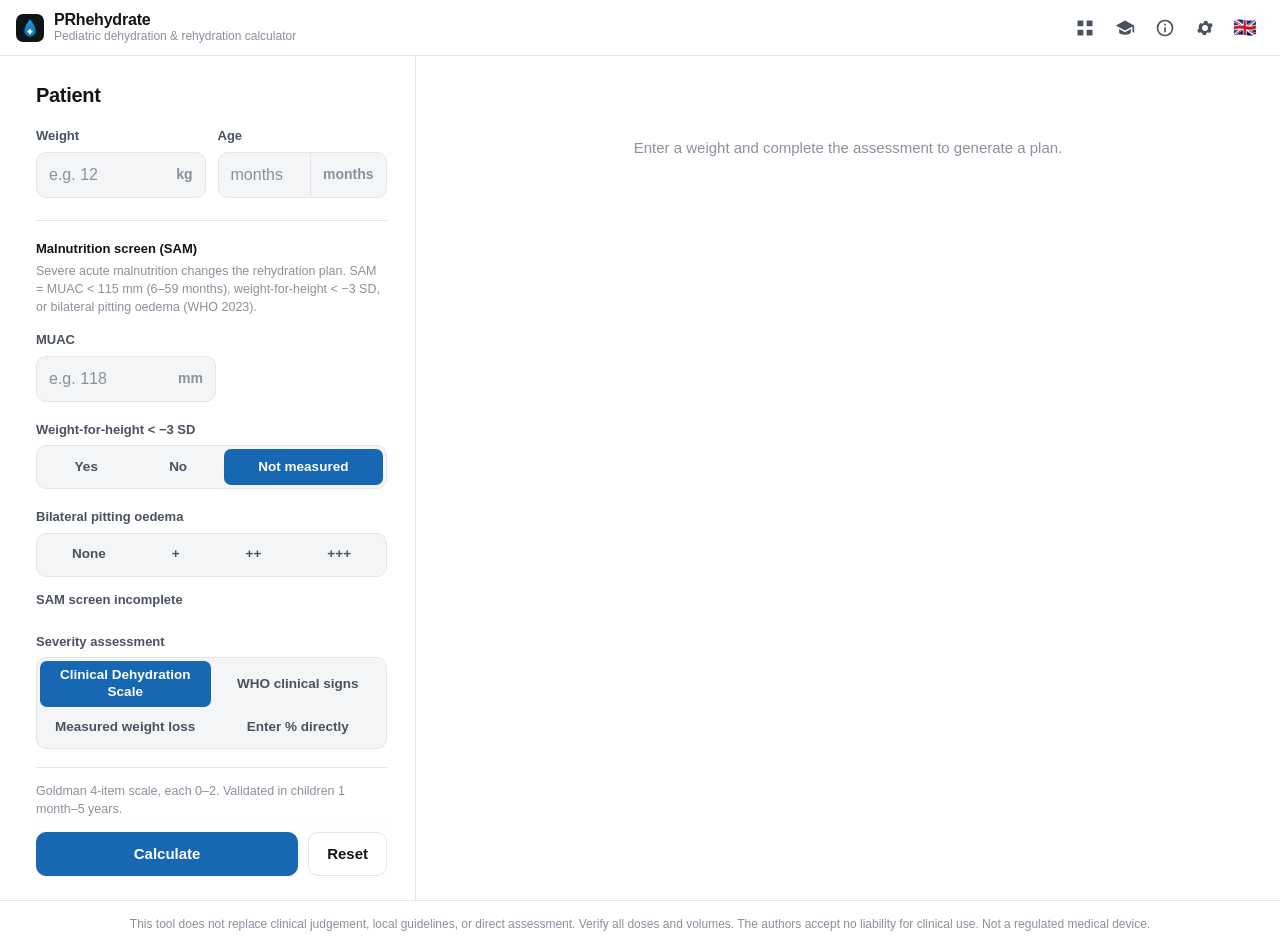
==== commit fe6b545f: "v1.10.0: serum sodium — hyper/hyponatraemia advice, 48 h slow rehydration, hypoglycaemia bolus, 0–3 " ====
--- a/index.html
+++ b/index.html
@@ -11,7 +11,7 @@
   <link rel="manifest" href="manifest.webmanifest" />
   <link rel="icon" href="icon.svg" type="image/svg+xml" />
   <link rel="apple-touch-icon" href="icon.svg" />
-  <link rel="stylesheet" href="css/styles.css?v=1.9.0" />
+  <link rel="stylesheet" href="css/styles.css?v=1.10.0" />
   <script>
     try { var th = localStorage.getItem("rh.theme") || "system";
       if (th === "system") th = matchMedia("(prefers-color-scheme: light)").matches ? "light" : "dark";
@@ -208,6 +208,20 @@
           <p class="hint" data-i18n="loss.help"></p>
         </details>
 
+        <details class="losses">
+          <summary data-i18n="lab.title">Blood results (optional)</summary>
+          <div class="grid2">
+            <label class="field">
+              <span class="field-l" data-i18n="lab.na">Serum Na⁺</span>
+              <span class="inputwrap">
+                <input id="sodium" type="number" inputmode="decimal" min="100" max="200" step="1" />
+                <span class="suffix">mmol/L</span>
+              </span>
+              <span class="hint" data-i18n="lab.na.help"></span>
+            </label>
+          </div>
+        </details>
+
         <div class="actions">
           <button id="calcBtn" class="btn primary" data-i18n="btn.calc">Calculate</button>
           <button id="resetBtn" class="btn ghost" data-i18n="btn.reset">Reset</button>
@@ -458,12 +472,12 @@
 
   <div id="printSheet" aria-hidden="true"></div>
 
-  <script src="js/i18n.js?v=1.9.0"></script>
-  <script src="js/i18n-sam.js?v=1.9.0"></script>
-  <script src="js/i18n-sheet.js?v=1.9.0"></script>
-  <script src="js/calc.js?v=1.9.0"></script>
-  <script src="js/sam.js?v=1.9.0"></script>
-  <script src="js/sheet.js?v=1.9.0"></script>
-  <script src="js/app.js?v=1.9.0"></script>
+  <script src="js/i18n.js?v=1.10.0"></script>
+  <script src="js/i18n-sam.js?v=1.10.0"></script>
+  <script src="js/i18n-sheet.js?v=1.10.0"></script>
+  <script src="js/calc.js?v=1.10.0"></script>
+  <script src="js/sam.js?v=1.10.0"></script>
+  <script src="js/sheet.js?v=1.10.0"></script>
+  <script src="js/app.js?v=1.10.0"></script>
 </body>
 </html>
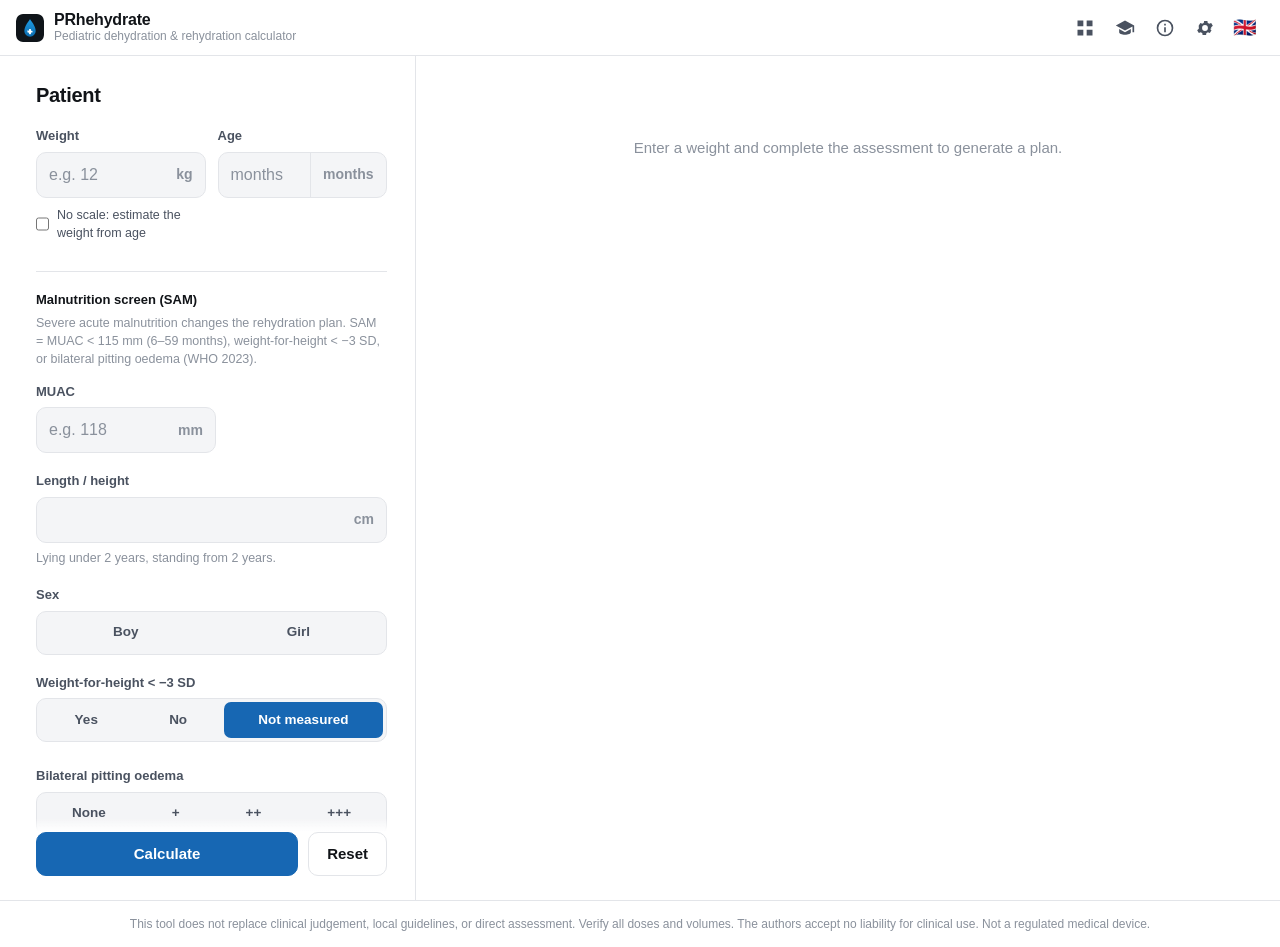
==== commit 608cdff3: "v1.14.0: weight estimate from age when there is no scale; weight-for-height from length, sex and WHO" ====
--- a/index.html
+++ b/index.html
@@ -11,7 +11,7 @@
   <link rel="manifest" href="manifest.webmanifest" />
   <link rel="icon" href="icon.svg" type="image/svg+xml" />
   <link rel="apple-touch-icon" href="icon.svg" />
-  <link rel="stylesheet" href="css/styles.css?v=1.10.0" />
+  <link rel="stylesheet" href="css/styles.css?v=1.14.0" />
   <script>
     try { var th = localStorage.getItem("rh.theme") || "system";
       if (th === "system") th = matchMedia("(prefers-color-scheme: light)").matches ? "light" : "dark";
@@ -59,6 +59,8 @@
               <input id="weight" type="number" inputmode="decimal" min="0.5" max="100" step="0.1" data-i18n-ph="in.weight.ph" placeholder="e.g. 12" />
               <span class="suffix" data-i18n="u.kg">kg</span>
             </span>
+            <span class="check"><input type="checkbox" id="weightEst" /><span data-i18n="in.weight.est">No scale: estimate the weight from age</span></span>
+            <span class="hint" id="weightEstNote"></span>
           </label>
           <label class="field">
             <span class="field-l" data-i18n="in.age">Age</span>
@@ -83,6 +85,23 @@
                 <span class="suffix" data-i18n="u.mm">mm</span>
               </span>
             </label>
+            <label class="field">
+              <span class="field-l" data-i18n="sam.length">Length / height</span>
+              <span class="inputwrap">
+                <input id="samLen" type="number" inputmode="decimal" min="45" max="120" step="0.5" />
+                <span class="suffix">cm</span>
+              </span>
+              <span class="hint" data-i18n="sam.length.help"></span>
+            </label>
+          </div>
+          <div class="sam-grid">
+            <div class="field">
+              <span class="field-l" data-i18n="sam.sex">Sex</span>
+              <div class="segmented small" id="samSexSeg">
+                <button class="seg" data-val="m" data-i18n="sam.sex.m">Boy</button>
+                <button class="seg" data-val="f" data-i18n="sam.sex.f">Girl</button>
+              </div>
+            </div>
             <div class="field">
               <span class="field-l" data-i18n="sam.whz">Weight-for-height &lt; −3 SD</span>
               <div class="segmented small" id="samWhzSeg">
@@ -90,6 +109,7 @@
                 <button class="seg" data-val="no" data-i18n="sam.no">No</button>
                 <button class="seg" data-val="" data-i18n="sam.whz.unk">Not measured</button>
               </div>
+              <span class="hint" id="samWhzDerived"></span>
             </div>
           </div>
           <div class="field">
@@ -125,13 +145,6 @@
             <div class="field">
               <span class="field-l" data-i18n="sam.oralOk">Can drink or take NG fluids</span>
               <div class="segmented small" id="samOralSeg">
-                <button class="seg" data-val="1" data-i18n="sam.yes">Yes</button>
-                <button class="seg" data-val="0" data-i18n="sam.no">No</button>
-              </div>
-            </div>
-            <div class="field">
-              <span class="field-l" data-i18n="sam.cholera">Suspected cholera / profuse watery diarrhoea</span>
-              <div class="segmented small" id="samCholSeg">
                 <button class="seg" data-val="1" data-i18n="sam.yes">Yes</button>
                 <button class="seg" data-val="0" data-i18n="sam.no">No</button>
               </div>
@@ -206,6 +219,13 @@
             </label>
           </div>
           <p class="hint" data-i18n="loss.help"></p>
+          <div class="field">
+            <span class="field-l" data-i18n="sam.cholera">Suspected cholera / profuse watery diarrhoea</span>
+            <div class="segmented small" id="samCholSeg">
+              <button class="seg" data-val="1" data-i18n="sam.yes">Yes</button>
+              <button class="seg" data-val="0" data-i18n="sam.no">No</button>
+            </div>
+          </div>
         </details>
 
         <details class="losses">
@@ -336,7 +356,10 @@
             <option value="rl" data-i18n="inst.ivFluid.rl">Ringer's lactate (WHO default)</option>
             <option value="ns" data-i18n="inst.ivFluid.ns">Normal saline (0.9% NaCl)</option>
             <option value="plasmalyte" data-i18n="inst.ivFluid.plasmalyte">Plasma-Lyte</option>
-          </select>
+            <option value="darrow" data-i18n="inst.ivFluid.darrow">Half-strength Darrow's with 5% dextrose</option>
+            <option value="halfns" data-i18n="inst.ivFluid.halfns">0.45% saline with 5% dextrose</option>
+          </select>
+          <p class="hint full" data-i18n="inst.ivFluid.help"></p>
         </div>
         <div class="setrow">
           <span data-i18n="inst.planBRate">Plan B ORS dose</span>
@@ -418,6 +441,31 @@
             <button class="seg active" data-val="0" data-i18n="inst.off">Off</button>
           </div>
         </div>
+        <h3 class="set-section-h" data-i18n="inst.bedside.title">Bedside units</h3>
+        <div class="setrow">
+          <span data-i18n="inst.dripSet">Giving set</span>
+          <select id="instDripSet" class="set-select">
+            <option value="60" data-i18n="inst.dripSet.60">Paediatric burette set, 60 drops/mL</option>
+            <option value="20" data-i18n="inst.dripSet.20">Standard set, 20 drops/mL</option>
+            <option value="0" data-i18n="inst.dripSet.0">Infusion pump (no drops shown)</option>
+          </select>
+        </div>
+        <div class="setrow">
+          <span data-i18n="inst.orsSachet">ORS sachet size</span>
+          <select id="instOrsSachet" class="set-select">
+            <option value="1000" data-i18n="inst.orsSachet.1000">1 L sachet (WHO/UNICEF)</option>
+            <option value="500" data-i18n="inst.orsSachet.500">500 mL sachet</option>
+            <option value="200" data-i18n="inst.orsSachet.200">200 mL sachet</option>
+          </select>
+        </div>
+        <div class="setrow last">
+          <span data-i18n="inst.zincTab">Zinc as 20 mg dispersible tablets</span>
+          <div class="segmented small" id="instZincTabSeg">
+            <button class="seg active" data-val="1" data-i18n="inst.on">On</button>
+            <button class="seg" data-val="0" data-i18n="inst.off">Off</button>
+          </div>
+        </div>
+
         <h3 class="set-section-h" data-i18n="inst.sam.title">Malnutrition (SAM)</h3>
         <div class="setrow">
           <span data-i18n="inst.samScreen">Malnutrition screen</span>
@@ -472,12 +520,13 @@
 
   <div id="printSheet" aria-hidden="true"></div>
 
-  <script src="js/i18n.js?v=1.10.0"></script>
-  <script src="js/i18n-sam.js?v=1.10.0"></script>
-  <script src="js/i18n-sheet.js?v=1.10.0"></script>
-  <script src="js/calc.js?v=1.10.0"></script>
-  <script src="js/sam.js?v=1.10.0"></script>
-  <script src="js/sheet.js?v=1.10.0"></script>
-  <script src="js/app.js?v=1.10.0"></script>
+  <script src="js/i18n.js?v=1.14.0"></script>
+  <script src="js/i18n-sam.js?v=1.14.0"></script>
+  <script src="js/i18n-sheet.js?v=1.14.0"></script>
+  <script src="js/whz.js?v=1.14.0"></script>
+  <script src="js/calc.js?v=1.14.0"></script>
+  <script src="js/sam.js?v=1.14.0"></script>
+  <script src="js/sheet.js?v=1.14.0"></script>
+  <script src="js/app.js?v=1.14.0"></script>
 </body>
 </html>
--- a/css/styles.css
+++ b/css/styles.css
@@ -185,6 +185,9 @@
   background-size: 5px 5px; background-repeat: no-repeat;
 }
 .range { width: 100%; padding: 10px 0; accent-color: var(--accent); }
+.check { display: flex; align-items: center; gap: 8px; font-size: 12.5px; color: var(--text-2); margin-top: 2px; cursor: pointer; }
+.check input { margin: 0; width: 16px; height: 16px; accent-color: var(--accent); }
+.inputwrap input.est { color: var(--warn); font-style: italic; }
 input[type="number"]::-webkit-inner-spin-button, input[type="number"]::-webkit-outer-spin-button { -webkit-appearance: none; margin: 0; }
 input[type="number"] { -moz-appearance: textfield; }
 
@@ -319,6 +322,8 @@
   background: var(--accent-soft); border-left: 4px solid var(--accent);
   font-size: 19px; font-weight: 700; line-height: 1.35; color: var(--text);
 }
+.plan-dose-sub { margin: -6px 0 12px 20px; font-size: 13.5px; color: var(--text-2); }
+.plan li.drip { color: var(--text-2); }
 .plan ul { margin: 8px 0 0; padding-left: 20px; }
 .plan .group ul { margin: 0 0 10px; }
 .plan li { margin: 7px 0; font-size: 14.5px; line-height: 1.5; color: var(--text); }
@@ -365,6 +370,8 @@
 .group.adjuncts li { color: var(--text-2); }
 
 .note { font-size: 13px; color: var(--text-3); margin: 10px 0 0; line-height: 1.5; }
+.note.warn { color: var(--warn); }
+.setrow .hint.full { width: 100%; }
 .sam-evidence { margin-top: 24px; padding-left: 14px; border-left: 3px solid var(--line); color: var(--text-2); }
 .sam-sources, .set-sources { font-size: 12.5px; }
 .sam-sources h4 { margin: 24px 0 6px; font-size: 12px; font-weight: 700; text-transform: uppercase; letter-spacing: .06em; color: var(--text-3); }
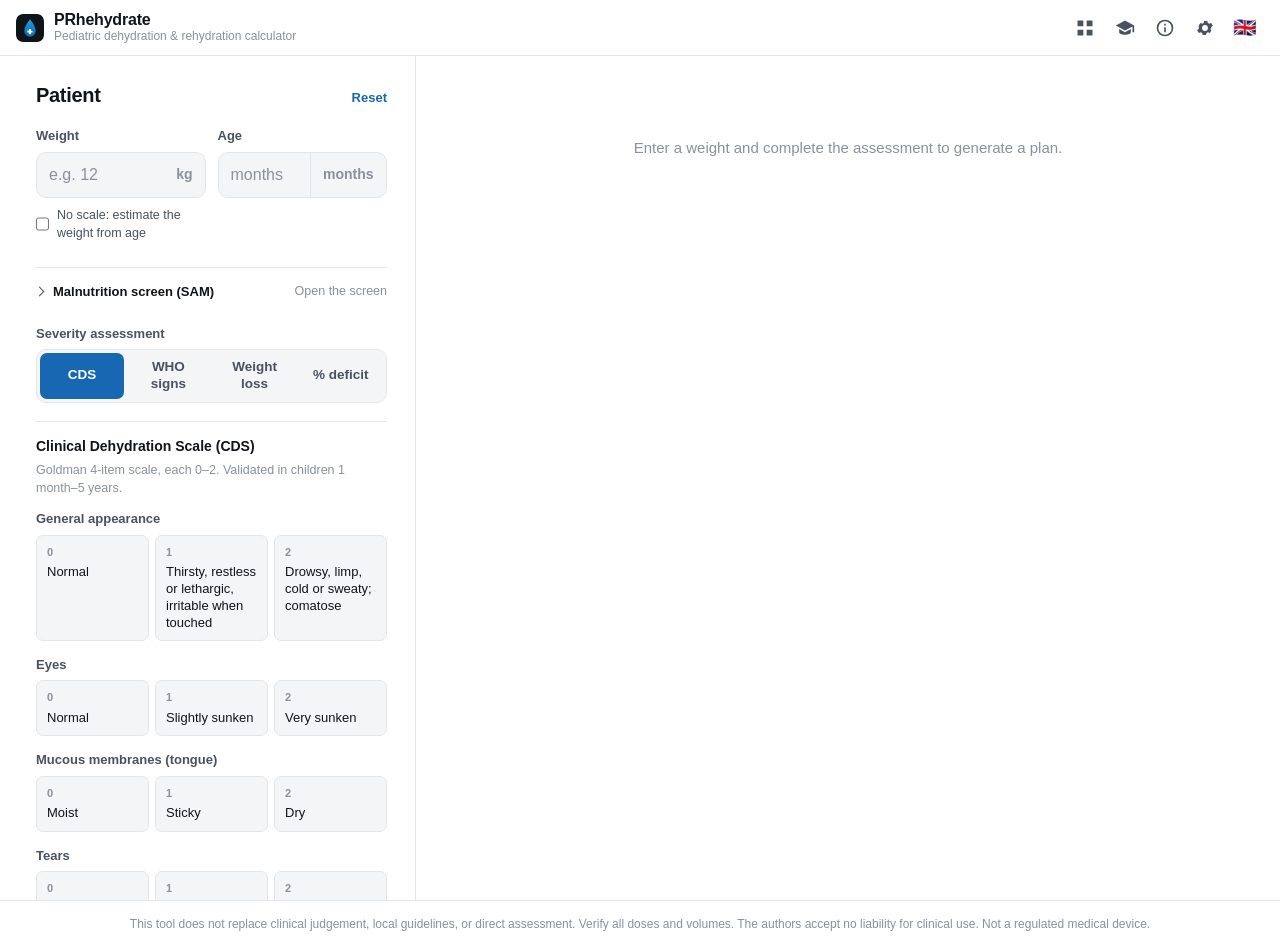
==== commit c0c1a0d4: "v2.0.0: layout — collapsible SAM screen, short method tabs with 3-column scales, mobile summary bar," ====
--- a/index.html
+++ b/index.html
@@ -11,7 +11,7 @@
   <link rel="manifest" href="manifest.webmanifest" />
   <link rel="icon" href="icon.svg" type="image/svg+xml" />
   <link rel="apple-touch-icon" href="icon.svg" />
-  <link rel="stylesheet" href="css/styles.css?v=1.14.0" />
+  <link rel="stylesheet" href="css/styles.css?v=2.0.0" />
   <script>
     try { var th = localStorage.getItem("rh.theme") || "system";
       if (th === "system") th = matchMedia("(prefers-color-scheme: light)").matches ? "light" : "dark";
@@ -42,7 +42,16 @@
       <button class="iconbtn" data-panel="settings" data-i18n-title="nav.settings" aria-label="Settings">
         <svg viewBox="0 0 24 24" aria-hidden="true"><path d="M19.4 13a7.8 7.8 0 000-2l2-1.6-2-3.4-2.4 1a7.6 7.6 0 00-1.7-1l-.4-2.5H10.9l-.4 2.5a7.6 7.6 0 00-1.7 1l-2.4-1-2 3.4L4.6 11a7.8 7.8 0 000 2l-2 1.6 2 3.4 2.4-1a7.6 7.6 0 001.7 1l.4 2.5h4.2l.4-2.5a7.6 7.6 0 001.7-1l2.4 1 2-3.4-2-1.6zM12 15.5A3.5 3.5 0 1112 8.5a3.5 3.5 0 010 7z"/></svg>
       </button>
-      <button class="langtoggle" id="langToggle" data-i18n-aria="nav.lang" aria-label="Change language">EN</button>
+      <div class="lang-wrap">
+        <button class="langtoggle" id="langToggle" data-i18n-aria="nav.lang" aria-label="Change language" aria-haspopup="true" aria-expanded="false">EN</button>
+        <div class="lang-menu" id="langMenu" hidden>
+          <button class="lang-item" data-lang="en">🇬🇧 English</button>
+          <button class="lang-item" data-lang="kr">🇰🇷 한국어</button>
+          <button class="lang-item" data-lang="fr">🇫🇷 Français</button>
+          <button class="lang-item" data-lang="ru">🇷🇺 Русский</button>
+          <button class="lang-item" data-lang="zh">🇨🇳 中文</button>
+        </div>
+      </div>
     </nav>
   </header>
 
@@ -50,7 +59,7 @@
 
     <section class="col col-input">
       <div class="card inputs" aria-labelledby="inHead">
-        <h2 id="inHead" class="card-h" data-i18n="in.section">Patient</h2>
+        <div class="card-head"><h2 id="inHead" class="card-h" data-i18n="in.section">Patient</h2><button id="resetBtn" class="linkbtn" data-i18n="btn.reset">Reset</button></div>
 
         <div class="grid2">
           <label class="field">
@@ -74,8 +83,8 @@
           </label>
         </div>
 
-        <div class="sam-screen" id="samScreen">
-          <h3 class="sub-h" data-i18n="sam.screen.title">Malnutrition screen (SAM)</h3>
+        <details class="sam-screen" id="samScreen">
+          <summary><span class="sub-h" data-i18n="sam.screen.title">Malnutrition screen (SAM)</span><span class="sam-sum" id="samSum"></span></summary>
           <p class="hint" data-i18n="sam.screen.help"></p>
           <div class="sam-grid">
             <label class="field sam-muac">
@@ -158,15 +167,17 @@
               <span class="hint" data-i18n="sam.preW.help"></span>
             </label>
           </div>
-        </div>
-
+        </details>
+
+        <p class="hint sam-hidden" id="samHiddenNote" data-i18n="in.samHidden" hidden></p>
+        <div id="methodBlock">
         <div class="field">
           <span class="field-l" data-i18n="in.method">Severity assessment</span>
           <div class="segmented method-seg" id="methodSeg" role="tablist">
-            <button role="tab" class="seg active" data-method="cds" data-i18n="in.method.cds">Clinical Dehydration Scale</button>
-            <button role="tab" class="seg" data-method="who" data-i18n="in.method.who">WHO clinical signs</button>
-            <button role="tab" class="seg" data-method="weight" data-i18n="in.method.weight">Measured weight loss</button>
-            <button role="tab" class="seg" data-method="percent" data-i18n="in.method.percent">Enter % directly</button>
+            <button role="tab" class="seg active" data-method="cds" data-i18n="in.method.cds.s">CDS</button>
+            <button role="tab" class="seg" data-method="who" data-i18n="in.method.who.s">WHO signs</button>
+            <button role="tab" class="seg" data-method="weight" data-i18n="in.method.weight.s">Weight loss</button>
+            <button role="tab" class="seg" data-method="percent" data-i18n="in.method.percent.s">% deficit</button>
           </div>
         </div>
 
@@ -202,6 +213,7 @@
             <span class="field-l"><span data-i18n="pct.label">Deficit</span> · <strong id="pctOut">5%</strong></span>
             <input id="pctRange" type="range" min="0" max="15" step="0.5" value="5" class="range" />
           </label>
+        </div>
         </div>
 
         <details class="losses">
@@ -243,8 +255,8 @@
         </details>
 
         <div class="actions">
-          <button id="calcBtn" class="btn primary" data-i18n="btn.calc">Calculate</button>
-          <button id="resetBtn" class="btn ghost" data-i18n="btn.reset">Reset</button>
+          <div class="live-sum" id="liveSum"></div>
+          <button id="calcBtn" class="btn primary" data-i18n="btn.seePlan">See the plan</button>
         </div>
       </div>
     </section>
@@ -254,6 +266,7 @@
         <div class="results-head">
           <div class="results-btns">
             <button id="sheetBtn" class="btn primary small" data-i18n="bs.btn" hidden>Bedside sheet</button>
+            <button id="copyBtn" class="btn ghost small" data-i18n="btn.copy" hidden>Copy as text</button>
             <button id="printBtn" class="btn ghost small" data-i18n="btn.print" hidden>Print / save</button>
           </div>
         </div>
@@ -295,6 +308,8 @@
       <div class="panel" data-panel-body="settings" hidden>
         <h2 data-i18n="set.title">Settings</h2>
 
+        <details class="set-group" open>
+        <summary class="set-section-h" data-i18n="set.display">Display</summary>
         <div class="setrow">
           <span data-i18n="set.lang">Language</span>
           <div class="segmented small" id="langSeg">
@@ -321,8 +336,10 @@
           <span data-i18n="set.clear">Clear saved inputs</span>
           <button class="btn ghost small" id="clearBtn" data-i18n="set.clear">Clear saved inputs</button>
         </div>
-
-        <h3 class="set-section-h" data-i18n="inst.title">Institution</h3>
+        </details>
+
+        <details class="set-group">
+        <summary class="set-section-h" data-i18n="inst.title">Institution</summary>
 
         <div class="setrow">
           <label class="field full">
@@ -350,6 +367,10 @@
             </div>
           </div>
         </div>
+        </details>
+
+        <details class="set-group">
+        <summary class="set-section-h" data-i18n="set.protocol">Protocols</summary>
         <div class="setrow">
           <span data-i18n="inst.ivFluid">IV fluid for Plan C</span>
           <select id="instIvFluid" class="set-select">
@@ -399,6 +420,10 @@
             <span class="set-pct-sym">%</span>
           </span>
         </div>
+        </details>
+
+        <details class="set-group">
+        <summary class="set-section-h" data-i18n="res.adjuncts">Adjuncts</summary>
         <div class="setrow">
           <span data-i18n="inst.showZinc">Zinc reminder</span>
           <div class="segmented small" id="instZincSeg">
@@ -441,7 +466,10 @@
             <button class="seg active" data-val="0" data-i18n="inst.off">Off</button>
           </div>
         </div>
-        <h3 class="set-section-h" data-i18n="inst.bedside.title">Bedside units</h3>
+        </details>
+
+        <details class="set-group">
+        <summary class="set-section-h" data-i18n="inst.bedside.title">Bedside units</summary>
         <div class="setrow">
           <span data-i18n="inst.dripSet">Giving set</span>
           <select id="instDripSet" class="set-select">
@@ -466,7 +494,10 @@
           </div>
         </div>
 
-        <h3 class="set-section-h" data-i18n="inst.sam.title">Malnutrition (SAM)</h3>
+        </details>
+
+        <details class="set-group">
+        <summary class="set-section-h" data-i18n="inst.sam.title">Malnutrition (SAM)</summary>
         <div class="setrow">
           <span data-i18n="inst.samScreen">Malnutrition screen</span>
           <select id="instSamScreen" class="set-select">
@@ -496,7 +527,10 @@
           </select>
         </div>
 
-        <h3 class="set-section-h" data-i18n="inst.link.title">Setup link</h3>
+        </details>
+
+        <details class="set-group">
+        <summary class="set-section-h" data-i18n="inst.link.title">Setup link</summary>
         <p class="hint" data-i18n="inst.link.help"></p>
         <div class="setrow">
           <button class="btn ghost small" id="linkMakeBtn" data-i18n="inst.link.make">Create link from these settings</button>
@@ -506,6 +540,8 @@
           <button class="btn ghost small" id="linkCopyBtn" data-i18n="inst.link.copy">Copy</button>
         </div>
 
+        </details>
+
         <div class="setrow">
           <button class="btn ghost small" id="instResetBtn" data-i18n="inst.reset">Reset to defaults</button>
         </div>
@@ -519,14 +555,15 @@
   <div class="toast" id="toast" role="status" hidden></div>
 
   <div id="printSheet" aria-hidden="true"></div>
-
-  <script src="js/i18n.js?v=1.14.0"></script>
-  <script src="js/i18n-sam.js?v=1.14.0"></script>
-  <script src="js/i18n-sheet.js?v=1.14.0"></script>
-  <script src="js/whz.js?v=1.14.0"></script>
-  <script src="js/calc.js?v=1.14.0"></script>
-  <script src="js/sam.js?v=1.14.0"></script>
-  <script src="js/sheet.js?v=1.14.0"></script>
-  <script src="js/app.js?v=1.14.0"></script>
+  <div id="printReport" aria-hidden="true"></div>
+
+  <script src="js/i18n.js?v=2.0.0"></script>
+  <script src="js/i18n-sam.js?v=2.0.0"></script>
+  <script src="js/i18n-sheet.js?v=2.0.0"></script>
+  <script src="js/whz.js?v=2.0.0"></script>
+  <script src="js/calc.js?v=2.0.0"></script>
+  <script src="js/sam.js?v=2.0.0"></script>
+  <script src="js/sheet.js?v=2.0.0"></script>
+  <script src="js/app.js?v=2.0.0"></script>
 </body>
 </html>
--- a/css/styles.css
+++ b/css/styles.css
@@ -111,6 +111,14 @@
   font-size: 19px; line-height: 1; cursor: pointer;
 }
 .langtoggle:hover { background: var(--card-2); }
+.lang-wrap { position: relative; }
+.lang-menu {
+  position: absolute; right: 0; top: 44px; z-index: 30; min-width: 170px;
+  display: flex; flex-direction: column; padding: 6px;
+  background: var(--card); border: 1px solid var(--line); border-radius: var(--radius-s); box-shadow: var(--shadow);
+}
+.lang-item { text-align: left; padding: 9px 10px; border: 0; border-radius: var(--radius-xs); background: none; font-size: 14px; cursor: pointer; }
+.lang-item:hover { background: var(--card-2); }
 
 /* ── layout ──────────────────────────────────────────────────── */
 .layout {
@@ -140,6 +148,9 @@
 /* ── sections ── */
 .card { background: none; border: 0; padding: 0; box-shadow: none; }
 .card-h { margin: 0 0 16px; font-size: 20px; font-weight: 700; letter-spacing: -.3px; color: var(--text); }
+.card-head { display: flex; justify-content: space-between; align-items: baseline; }
+.linkbtn { background: none; border: 0; padding: 4px 0; font-size: 13px; font-weight: 600; color: var(--accent); cursor: pointer; }
+.linkbtn:hover { text-decoration: underline; }
 .sub-h { margin: 0 0 4px; font-size: 13px; font-weight: 700; color: var(--text); }
 
 /* ── fields ──────────────────────────────────────────────────── */
@@ -200,7 +211,8 @@
 .segmented:not(#langSeg) { flex-wrap: nowrap; }
 .segmented .seg { flex: 1 1 auto; }
 #langSeg .seg { padding: 6px 8px; font-size: 18px; line-height: 1; min-width: 36px; }
-.method-seg { display: grid; grid-template-columns: 1fr 1fr; }
+.method-seg { display: grid; grid-template-columns: repeat(4, 1fr); }
+@media (max-width: 400px) { .method-seg { grid-template-columns: 1fr 1fr; } }
 .seg {
   min-height: 36px; padding: 6px 10px; border: 0; border-radius: var(--radius-xs);
   background: transparent; color: var(--text-2);
@@ -212,9 +224,24 @@
 .method-seg .seg { white-space: normal; overflow-wrap: anywhere; }
 
 /* ── SAM screen ──────────────────────────────────────────────── */
-.sam-screen { margin: 4px 0 22px; padding-top: 18px; border-top: 1px solid var(--line); }
+.sam-screen { margin: 0 0 8px; border-top: 1px solid var(--line); }
 .sam-screen[hidden] { display: none; }
+.sam-screen > summary {
+  display: flex; align-items: center; gap: 10px; cursor: pointer; list-style: none; padding: 14px 0;
+}
+.sam-screen > summary::-webkit-details-marker { display: none; }
+.sam-screen > summary::before {
+  content: ''; width: 7px; height: 7px; flex: none;
+  border-right: 1.5px solid currentColor; border-bottom: 1.5px solid currentColor;
+  transform: rotate(-45deg); transition: transform .15s; color: var(--text-2);
+}
+.sam-screen[open] > summary::before { transform: rotate(45deg); }
+.sam-screen > summary .sub-h { margin: 0; flex: 1; }
+.sam-sum { font-size: 12.5px; color: var(--text-3); text-align: right; max-width: 55%; white-space: nowrap; overflow: hidden; text-overflow: ellipsis; }
+.sam-sum.st-pos { color: var(--danger); font-weight: 600; }
+.sam-sum.st-neg { color: var(--ok); }
 .sam-screen > .hint { margin-bottom: 14px; }
+.sam-hidden { margin: 0 0 16px; padding-left: 10px; border-left: 2px solid var(--danger); }
 .sam-muac .inputwrap { max-width: 180px; }
 .sam-status { display: flex; flex-direction: column; gap: 3px; margin: -4px 0 4px; font-size: 13px; line-height: 1.45; }
 .sam-status:empty { display: none; }
@@ -229,21 +256,24 @@
 /* ── severity method + scales ────────────────────────────────── */
 .method-seg + * { margin-top: 0; }
 .method-panel { margin: 0 0 8px; padding-top: 14px; border-top: 1px solid var(--line); }
-.method-panel > .sub-h { display: none; }
-.scale { display: flex; flex-direction: column; gap: 18px; margin-top: 14px; }
+.method-panel > .sub-h { font-size: 14px; margin-bottom: 4px; }
+.scale { display: flex; flex-direction: column; gap: 14px; margin-top: 12px; }
 .scale-item > .si-label { display: block; font-size: 13px; font-weight: 600; color: var(--text-2); margin-bottom: 6px; }
-.opts { display: flex; flex-direction: column; gap: 2px; }
+.opts { display: grid; grid-template-columns: repeat(3, minmax(0, 1fr)); gap: 6px; }
 .opt {
-  display: flex; gap: 12px; align-items: center;
-  min-height: 42px; padding: 8px 12px; border-radius: var(--radius-xs);
-  cursor: pointer; transition: background .12s;
+  position: relative; display: flex; flex-direction: column; gap: 4px;
+  min-height: 56px; padding: 8px 10px; border-radius: var(--radius-xs);
+  border: 1px solid var(--line); background: var(--bg-2);
+  cursor: pointer; transition: background .12s, border-color .12s;
 }
 .opt:hover { background: var(--card-2); }
-.opt input[type="radio"] { margin: 0; accent-color: var(--accent); flex: none; width: 18px; height: 18px; cursor: pointer; }
-.opt.sel { background: var(--accent-soft); }
-.opt-t  { font-size: 14.5px; color: var(--text); flex: 1; line-height: 1.35; }
-.opt-pt { font-size: 12px; font-weight: 700; color: var(--text-3); flex: none; font-variant-numeric: tabular-nums; }
+.opt input[type="radio"] { position: absolute; opacity: 0; width: 1px; height: 1px; margin: 0; }
+.opt:has(input:focus-visible) { outline: 2px solid var(--accent); outline-offset: 2px; }
+.opt.sel { background: var(--accent-soft); border-color: var(--accent); }
+.opt-t  { font-size: 13px; color: var(--text); line-height: 1.3; order: 2; }
+.opt-pt { font-size: 11px; font-weight: 700; color: var(--text-3); order: 1; font-variant-numeric: tabular-nums; }
 .opt.sel .opt-pt { color: var(--accent); }
+@media (max-width: 400px) { .opt-t { font-size: 12px; } .opt { padding: 7px 8px; } }
 .scorebar {
   display: flex; justify-content: space-between; align-items: baseline;
   margin-top: 14px; padding-top: 12px; border-top: 1px solid var(--line);
@@ -269,11 +299,8 @@
 .losses > .hint { margin: -6px 0 14px; }
 
 /* ── buttons ─────────────────────────────────────────────────── */
-.actions {
-  position: sticky; bottom: 0; z-index: 5;
-  display: flex; gap: 10px; margin: 8px 0 0; padding: 14px 0 24px;
-  background: linear-gradient(to bottom, transparent, var(--bg) 14px);
-}
+.actions { display: none; }
+.live-sum { flex: 1; min-width: 0; font-size: 13px; line-height: 1.3; color: var(--text-2); overflow: hidden; display: -webkit-box; -webkit-line-clamp: 2; -webkit-box-orient: vertical; }
 .btn {
   appearance: none; display: inline-flex; align-items: center; justify-content: center; gap: 6px;
   min-height: 44px; padding: 0 18px; border-radius: var(--radius-s);
@@ -455,6 +482,17 @@
   margin: 28px 0 2px; font-size: 12px; font-weight: 700;
   text-transform: uppercase; letter-spacing: .06em; color: var(--text-3);
 }
+.set-group { border-bottom: 1px solid var(--line); }
+.set-group > summary { margin: 0; padding: 14px 0; cursor: pointer; list-style: none; display: flex; align-items: center; gap: 8px; color: var(--text-2); }
+.set-group > summary::-webkit-details-marker { display: none; }
+.set-group > summary::before {
+  content: ''; width: 6px; height: 6px; flex: none;
+  border-right: 1.5px solid currentColor; border-bottom: 1.5px solid currentColor;
+  transform: rotate(-45deg); transition: transform .15s;
+}
+.set-group[open] > summary::before { transform: rotate(45deg); }
+.set-group[open] > summary { color: var(--text); }
+.set-group > .setrow:last-child, .set-group > .setrow.last { border-bottom: 0; }
 .setrow {
   display: flex; align-items: center; justify-content: space-between;
   gap: 10px 14px; padding: 12px 0; border-bottom: 1px solid var(--line-soft); flex-wrap: wrap;
@@ -484,7 +522,9 @@
   .col-input { position: static; max-height: none; overflow: visible; padding: 20px 0 0; border-right: 0; }
   .col-results { padding: 28px 0 40px; border-top: 1px solid var(--line); scroll-margin-top: var(--topbar-h); }
   .card-h { font-size: 19px; }
-  .actions { margin: 4px calc(-1 * var(--pad-x)) 0; padding: 12px var(--pad-x) max(12px, env(safe-area-inset-bottom)); border-top: 1px solid var(--line); background: var(--bg); }
+  .actions { position: sticky; bottom: 0; z-index: 5; display: flex; align-items: center; gap: 12px; margin: 4px calc(-1 * var(--pad-x)) 0; padding: 10px var(--pad-x) max(10px, env(safe-area-inset-bottom)); border-top: 1px solid var(--line); background: var(--bg); }
+  .actions .btn.primary { flex: none; min-height: 40px; }
+  .results-head { position: sticky; top: var(--topbar-h); z-index: 4; background: var(--bg); padding: 8px 0; margin: -8px 0 10px; }
   .results-head { flex-wrap: wrap; }
   .sev-banner .sev-name { font-size: 23px; }
   .metric .m-v { font-size: 22px; }
@@ -600,9 +640,28 @@
 .bs-foot { border-top: 1px solid #000; margin-top: 3mm; padding-top: 1.5mm; font-size: 7.5pt; }
 
 @page { margin: 12mm; }
+#printReport { display: none; }
+.rep { font: 10.5pt/1.4 system-ui, -apple-system, "Segoe UI", Roboto, Arial, sans-serif; color: #000; }
+.rep * { color: #000; }
+.rep-head { display: flex; align-items: center; gap: 4mm; border-bottom: 2px solid #000; padding-bottom: 2mm; margin-bottom: 3mm; }
+.rep-logo { height: 14mm; width: auto; max-width: 36mm; object-fit: contain; }
+.rep-head > div:nth-child(1 of :not(img)) { flex: 1; }
+.rep-inst { font-size: 12pt; font-weight: 800; }
+.rep-meta { font-size: 9.5pt; }
+.rep-title { font-size: 13pt; font-weight: 900; text-transform: uppercase; }
+.rep h2 { font-size: 14pt; margin: 2mm 0 1mm; }
+.rep h3 { font-size: 10.5pt; margin: 3mm 0 1mm; text-transform: uppercase; letter-spacing: .03em; break-after: avoid; }
+.rep p { margin: 0 0 1mm; }
+.rep ul { margin: 0 0 1.5mm; padding-left: 5mm; }
+.rep li { margin: 0 0 .6mm; }
+.rep-line { margin: 2.5mm 0; font-weight: 700; }
+.rep-foot { border-top: 1px solid #000; margin-top: 3mm; padding-top: 1.5mm; font-size: 7.5pt; }
 @media print {
   :root { color-scheme: light; }
   html, body { background: #fff !important; }
+  html.print-report body > *:not(#printReport) { display: none !important; }
+  html.print-report body { display: block !important; padding: 0 !important; }
+  html.print-report #printReport { display: block !important; }
   html.print-sheet body > *:not(#printSheet) { display: none !important; }
   html.print-sheet body { display: block !important; background: #fff !important; padding: 0 !important; }
   html.print-sheet #printSheet { display: block !important; }
